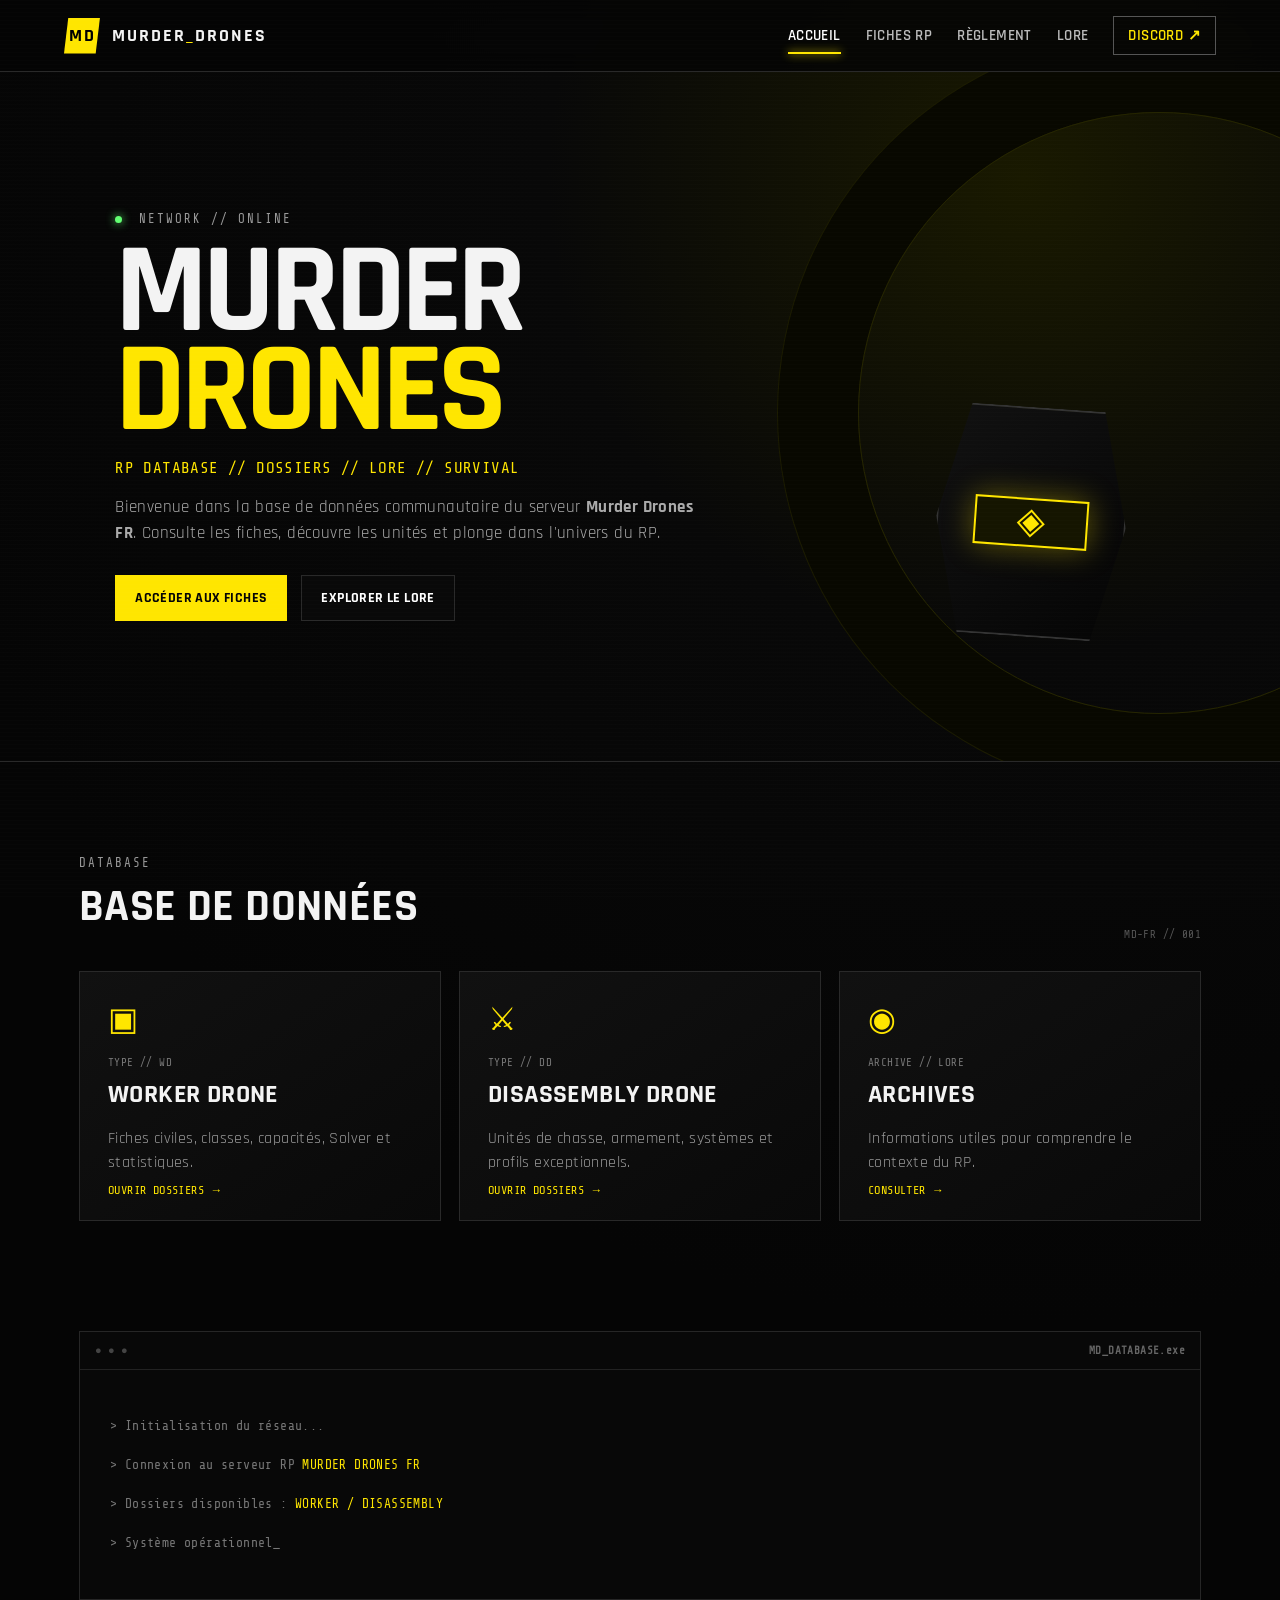
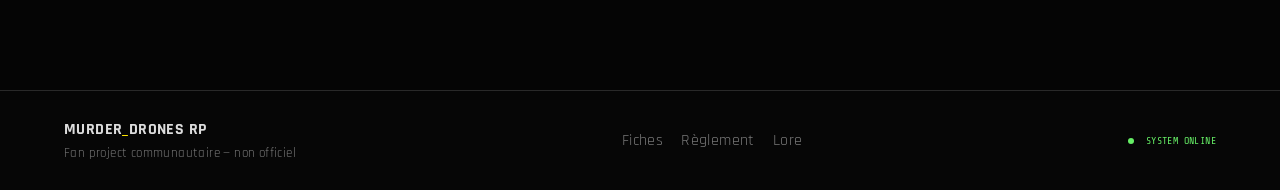
==== index.html @ 8261f262 "Add files via upload" ====
<!DOCTYPE html>
<html lang="fr">
<head>
  <meta charset="UTF-8">
  <meta name="viewport" content="width=device-width, initial-scale=1.0">
  <title>MURDER DRONES // RP DATABASE</title>
  <link rel="stylesheet" href="assets/style.css">
</head>
<body>
  <div class="scanlines"></div>
  <header class="site-header">
    <a class="brand" href="index.html"><span class="brand-mark">MD</span><span>MURDER<span class="yellow">_</span>DRONES</span></a>
    <button class="menu-toggle" aria-label="Menu">☰</button>
    <nav class="main-nav">
      <a class="active" href="index.html">Accueil</a>
      <a href="pages/fiches.html">Fiches RP</a>
      <a href="pages/regles.html">Règlement</a>
      <a href="pages/lore.html">Lore</a>
      <a class="discord" href="#" onclick="alert('Remplace ce lien par ton invitation Discord.');return false;">DISCORD ↗</a>
    </nav>
  </header>

  <main>
    <section class="hero">
      <div class="hero-noise"></div>
      <div class="hero-content">
        <div class="eyebrow"><span class="dot"></span> NETWORK // ONLINE</div>
        <h1>MURDER<br><span>DRONES</span></h1>
        <p class="hero-sub">RP DATABASE // DOSSIERS // LORE // SURVIVAL</p>
        <p class="hero-text">Bienvenue dans la base de données communautaire du serveur <b>Murder Drones FR</b>. Consulte les fiches, découvre les unités et plonge dans l'univers du RP.</p>
        <div class="hero-actions">
          <a class="btn btn-primary" href="pages/fiches.html">ACCÉDER AUX FICHES</a>
          <a class="btn btn-ghost" href="pages/lore.html">EXPLORER LE LORE</a>
        </div>
      </div>
      <div class="hero-drone">
        <div class="visor">◈</div>
        <div class="drone-label">UNIT // UNKNOWN</div>
      </div>
    </section>

    <section class="section">
      <div class="section-head">
        <div><span class="eyebrow">DATABASE</span><h2>BASE DE DONNÉES</h2></div>
        <span class="section-code">MD-FR // 001</span>
      </div>
      <div class="cards three">
        <a class="card glitch-hover" href="pages/fiches.html#worker">
          <span class="card-icon">▣</span><span class="card-code">TYPE // WD</span>
          <h3>WORKER DRONE</h3>
          <p>Fiches civiles, classes, capacités, Solver et statistiques.</p>
          <span class="card-link">OUVRIR DOSSIERS →</span>
        </a>
        <a class="card glitch-hover" href="pages/fiches.html#disassembly">
          <span class="card-icon">⚔</span><span class="card-code">TYPE // DD</span>
          <h3>DISASSEMBLY DRONE</h3>
          <p>Unités de chasse, armement, systèmes et profils exceptionnels.</p>
          <span class="card-link">OUVRIR DOSSIERS →</span>
        </a>
        <a class="card glitch-hover" href="pages/lore.html">
          <span class="card-icon">◉</span><span class="card-code">ARCHIVE // LORE</span>
          <h3>ARCHIVES</h3>
          <p>Informations utiles pour comprendre le contexte du RP.</p>
          <span class="card-link">CONSULTER →</span>
        </a>
      </div>
    </section>

    <section class="section dark-panel">
      <div class="terminal">
        <div class="terminal-top"><span>●</span><span>●</span><span>●</span><b>MD_DATABASE.exe</b></div>
        <div class="terminal-body">
          <p>> Initialisation du réseau...</p>
          <p>> Connexion au serveur RP <span class="yellow">MURDER DRONES FR</span></p>
          <p>> Dossiers disponibles : <span class="yellow">WORKER / DISASSEMBLY</span></p>
          <p>> Système opérationnel<span class="blink">_</span></p>
        </div>
      </div>
    </section>
  </main>

  <footer class="site-footer">
    <div><b>MURDER<span class="yellow">_</span>DRONES RP</b><small>Fan project communautaire — non officiel</small></div>
    <div class="footer-links"><a href="pages/fiches.html">Fiches</a><a href="pages/regles.html">Règlement</a><a href="pages/lore.html">Lore</a></div>
    <span class="status"><i></i> SYSTEM ONLINE</span>
  </footer>
  <script src="assets/app.js"></script>
</body>
</html>
---- assets/style.css ----
@import url('https://fonts.googleapis.com/css2?family=Rajdhani:wght@400;500;600;700&family=Share+Tech+Mono&display=swap');
:root{--black:#050505;--black2:#0b0b0b;--panel:#101010;--line:#292929;--white:#f3f3f3;--muted:#9a9a9a;--yellow:#ffe600;--yellow2:#ffbf00;--red:#ff304f;--cyan:#76f7ff;--shadow:0 0 30px rgba(255,230,0,.08)}
*{box-sizing:border-box}html{scroll-behavior:smooth}body{margin:0;background:radial-gradient(circle at 80% 10%,#191900 0,#080808 25%,#050505 60%);color:var(--white);font-family:Rajdhani,Arial,sans-serif;letter-spacing:.4px}a{color:inherit;text-decoration:none}.yellow,.page-title span,.hero h1 span{color:var(--yellow)}button,input{font:inherit}.scanlines{position:fixed;inset:0;pointer-events:none;z-index:20;background:repeating-linear-gradient(0deg,transparent 0 3px,rgba(255,255,255,.015) 4px);mix-blend-mode:screen}.site-header{height:72px;position:sticky;top:0;z-index:10;display:flex;align-items:center;justify-content:space-between;padding:0 5vw;background:rgba(5,5,5,.88);border-bottom:1px solid var(--line);backdrop-filter:blur(12px)}.brand{display:flex;align-items:center;gap:12px;font-weight:700;font-size:1.1rem;letter-spacing:2px}.brand-mark{width:36px;height:36px;display:grid;place-items:center;background:var(--yellow);color:#000;font-weight:900;clip-path:polygon(12% 0,100% 0,88% 100%,0 100%)}.main-nav{display:flex;gap:25px;align-items:center}.main-nav a{color:#bbb;font-size:.92rem;font-weight:600;text-transform:uppercase;position:relative}.main-nav a:hover,.main-nav a.active{color:#fff}.main-nav a.active:after{content:"";position:absolute;height:2px;background:var(--yellow);left:0;right:0;bottom:-9px;box-shadow:0 0 8px var(--yellow)}.main-nav .discord{border:1px solid #555;padding:9px 14px;color:var(--yellow)}.menu-toggle{display:none;background:none;border:0;color:#fff;font-size:1.7rem}.hero{min-height:690px;display:flex;align-items:center;padding:80px 9vw;position:relative;overflow:hidden;border-bottom:1px solid var(--line)}.hero:before{content:"";position:absolute;width:600px;height:600px;right:-180px;top:40px;border:1px solid #252500;border-radius:50%;box-shadow:0 0 0 80px #080800,0 0 0 81px #1b1b00,0 0 100px rgba(255,230,0,.07)}.hero-content{max-width:720px;position:relative;z-index:2}.eyebrow{font-family:"Share Tech Mono",monospace;font-size:.78rem;letter-spacing:2px;color:#999}.dot{display:inline-block;width:7px;height:7px;background:#62ff72;border-radius:50%;box-shadow:0 0 10px #62ff72;margin-right:8px}.hero h1{font-size:clamp(4.3rem,10vw,8.8rem);line-height:.77;margin:18px 0;font-weight:700;letter-spacing:-5px}.hero-sub{font-family:"Share Tech Mono";color:var(--yellow);font-size:1rem}.hero-text{max-width:600px;color:#aaa;font-size:1.08rem;line-height:1.5}.hero-actions{display:flex;gap:14px;margin-top:28px}.btn{display:inline-block;padding:13px 19px;border:1px solid var(--line);font-weight:700;font-size:.9rem;cursor:pointer}.btn-primary{background:var(--yellow);color:#050505;border-color:var(--yellow)}.btn-primary:hover{box-shadow:0 0 22px rgba(255,230,0,.25)}.btn-ghost{background:#090909;color:#fff}.hero-drone{position:absolute;right:12%;bottom:18%;width:190px;height:230px;border:2px solid #333;clip-path:polygon(15% 0,85% 0,100% 50%,85% 100%,15% 100%,0 50%);display:grid;place-items:center;background:linear-gradient(135deg,#111,#050505);transform:rotate(4deg);box-shadow:0 0 70px rgba(255,230,0,.08)}.hero-drone:before{content:"";position:absolute;width:110px;height:45px;border:2px solid var(--yellow);background:#151500;box-shadow:0 0 30px rgba(255,230,0,.35)}.visor{font-size:2.3rem;color:var(--yellow);z-index:1}.drone-label{position:absolute;bottom:-28px;left:0;font:10px "Share Tech Mono";color:#777}.section,.page{max-width:1250px;margin:auto;padding:90px 5vw}.section-head{display:flex;justify-content:space-between;align-items:end;margin-bottom:30px}.section h2,.page-title h1{font-size:2.8rem;margin:5px 0;font-weight:700}.section-code{font:11px "Share Tech Mono";color:#555}.cards{display:grid;gap:18px}.cards.three{grid-template-columns:repeat(3,1fr)}.cards.two{grid-template-columns:repeat(2,1fr)}.card{display:block;background:linear-gradient(145deg,#111,#090909);border:1px solid var(--line);padding:28px;position:relative;min-height:250px;transition:.25s;overflow:hidden}.card:before{content:"";position:absolute;left:0;top:0;width:3px;height:100%;background:var(--yellow);transform:scaleY(0);transform-origin:bottom;transition:.25s}.card:hover{border-color:#555;transform:translateY(-4px);box-shadow:var(--shadow)}.card:hover:before{transform:scaleY(1)}.card-icon{font-size:2rem;color:var(--yellow)}.card-code,.type-tag{font:11px "Share Tech Mono";color:#777;display:block;margin-top:15px}.card h3,.card h2{font-size:1.65rem;margin:8px 0}.card p{color:#999;line-height:1.5}.card-link{position:absolute;bottom:22px;color:var(--yellow);font:12px "Share Tech Mono"}.dark-panel{padding-top:20px}.terminal{border:1px solid #262626;background:#080808}.terminal-top{height:38px;border-bottom:1px solid #222;display:flex;align-items:center;gap:6px;padding:0 15px;font:11px "Share Tech Mono";color:#666}.terminal-top span{color:#444}.terminal-top b{margin-left:auto}.terminal-body{padding:30px;font:13px/2 "Share Tech Mono";color:#777}.blink{animation:blink 1s infinite}.site-footer{border-top:1px solid var(--line);padding:28px 5vw;display:flex;justify-content:space-between;align-items:center;background:#060606;color:#777}.site-footer b{color:#ddd;display:block}.site-footer small{display:block;margin-top:5px}.footer-links{display:flex;gap:18px}.footer-links a:hover{color:var(--yellow)}.status{font:10px "Share Tech Mono";color:#6e6}.status i{display:inline-block;width:6px;height:6px;background:#6e6;border-radius:50%;margin-right:6px}.page-title{padding:25px 0 55px}.page-title h1{font-size:4.5rem;letter-spacing:-2px}.page-title p{color:#888}.filter-bar{display:flex;gap:8px;flex-wrap:wrap;margin-bottom:25px}.filter-bar input{flex:1;min-width:220px;background:#0a0a0a;border:1px solid #292929;color:#fff;padding:12px 15px;outline:none}.filter-bar input:focus{border-color:var(--yellow)}.filter{background:#0b0b0b;border:1px solid #292929;color:#888;padding:0 18px;cursor:pointer}.filter.active,.filter:hover{background:var(--yellow);color:#000;border-color:var(--yellow)}.type-tag{display:inline-block;padding:5px 9px;margin:0;border:1px solid}.type-tag.wd{color:var(--yellow);border-color:#6e6400}.type-tag.dd{color:#ff526b;border-color:#6e2632}.mini-stats{display:flex;gap:12px;flex-wrap:wrap;margin-top:20px;color:#777;font:10px "Share Tech Mono"}.dossier{min-height:280px}.breadcrumbs{font:11px "Share Tech Mono";color:#555;margin-bottom:30px}.breadcrumbs a{color:var(--yellow)}.sheet-head{display:flex;gap:25px;align-items:center;border-bottom:1px solid var(--line);padding-bottom:30px}.sheet-head h1{font-size:3.6rem;margin:5px 0}.dossier-wrap{margin-top:30px;display:grid;gap:15px}.dossier-section,.exceptional{background:#0a0a0a;border:1px solid #252525;padding:25px}.dossier-section h2,.exceptional h2{margin:0 0 20px;font-size:1.1rem;letter-spacing:2px;color:var(--yellow);border-bottom:1px solid #222;padding-bottom:12px}.field{display:grid;grid-template-columns:280px 1fr;padding:11px 0;border-bottom:1px dashed #202020;color:#aaa}.field strong{color:#444}.rule{font:11px "Share Tech Mono";color:#777}.rule b{color:var(--yellow)}.stats{display:grid;gap:10px}.stat{display:grid;grid-template-columns:180px 1fr;align-items:center}.stat span{font-weight:700}.stars{letter-spacing:3px;color:var(--yellow);font-size:1.15rem}.exception-grid{display:grid;grid-template-columns:repeat(4,1fr);gap:10px}.exception-grid div{border:1px solid #292929;padding:18px;color:#ccc}.exception-grid b{display:block;color:var(--yellow);font-size:1.4rem}.exception-grid small{color:#777}.sheet-actions{display:flex;gap:12px;margin-top:25px}.rules{display:grid;grid-template-columns:repeat(2,1fr);gap:15px}.rules article{border:1px solid #252525;background:#0a0a0a;padding:25px;position:relative}.rules article>span{font:12px "Share Tech Mono";color:var(--yellow)}.rules h2{margin:10px 0}.rules p,.timeline p{color:#888;line-height:1.6}.timeline{display:grid;gap:15px}.timeline article{display:grid;grid-template-columns:80px 1fr;border-left:2px solid var(--yellow);background:#0a0a0a;border-top:1px solid #222;border-right:1px solid #222;border-bottom:1px solid #222;padding:25px}.time{font:1.8rem "Share Tech Mono";color:var(--yellow)}.timeline h2{margin:0}.glitch-hover:hover h3,.glitch-hover:hover h2{text-shadow:2px 0 var(--red),-2px 0 var(--cyan)}@keyframes blink{50%{opacity:0}}@media(max-width:800px){.site-header{height:64px}.menu-toggle{display:block}.main-nav{display:none;position:absolute;top:64px;left:0;right:0;background:#080808;border-bottom:1px solid #222;flex-direction:column;padding:20px}.main-nav.open{display:flex}.hero{padding:70px 7vw;min-height:650px}.hero-drone{opacity:.22;right:5%}.cards.three,.cards.two,.rules{grid-template-columns:1fr}.page-title h1{font-size:3rem}.site-footer{flex-direction:column;align-items:flex-start;gap:20px}.stat{grid-template-columns:130px 1fr}.field{grid-template-columns:1fr}.exception-grid{grid-template-columns:repeat(2,1fr)}}
@media print{.site-header,.site-footer,.scanlines,.sheet-actions{display:none!important}body{background:#fff;color:#111}.dossier-section,.exceptional{break-inside:avoid;background:#fff;border-color:#aaa}.dossier-section h2{color:#111}.stars{color:#111}}
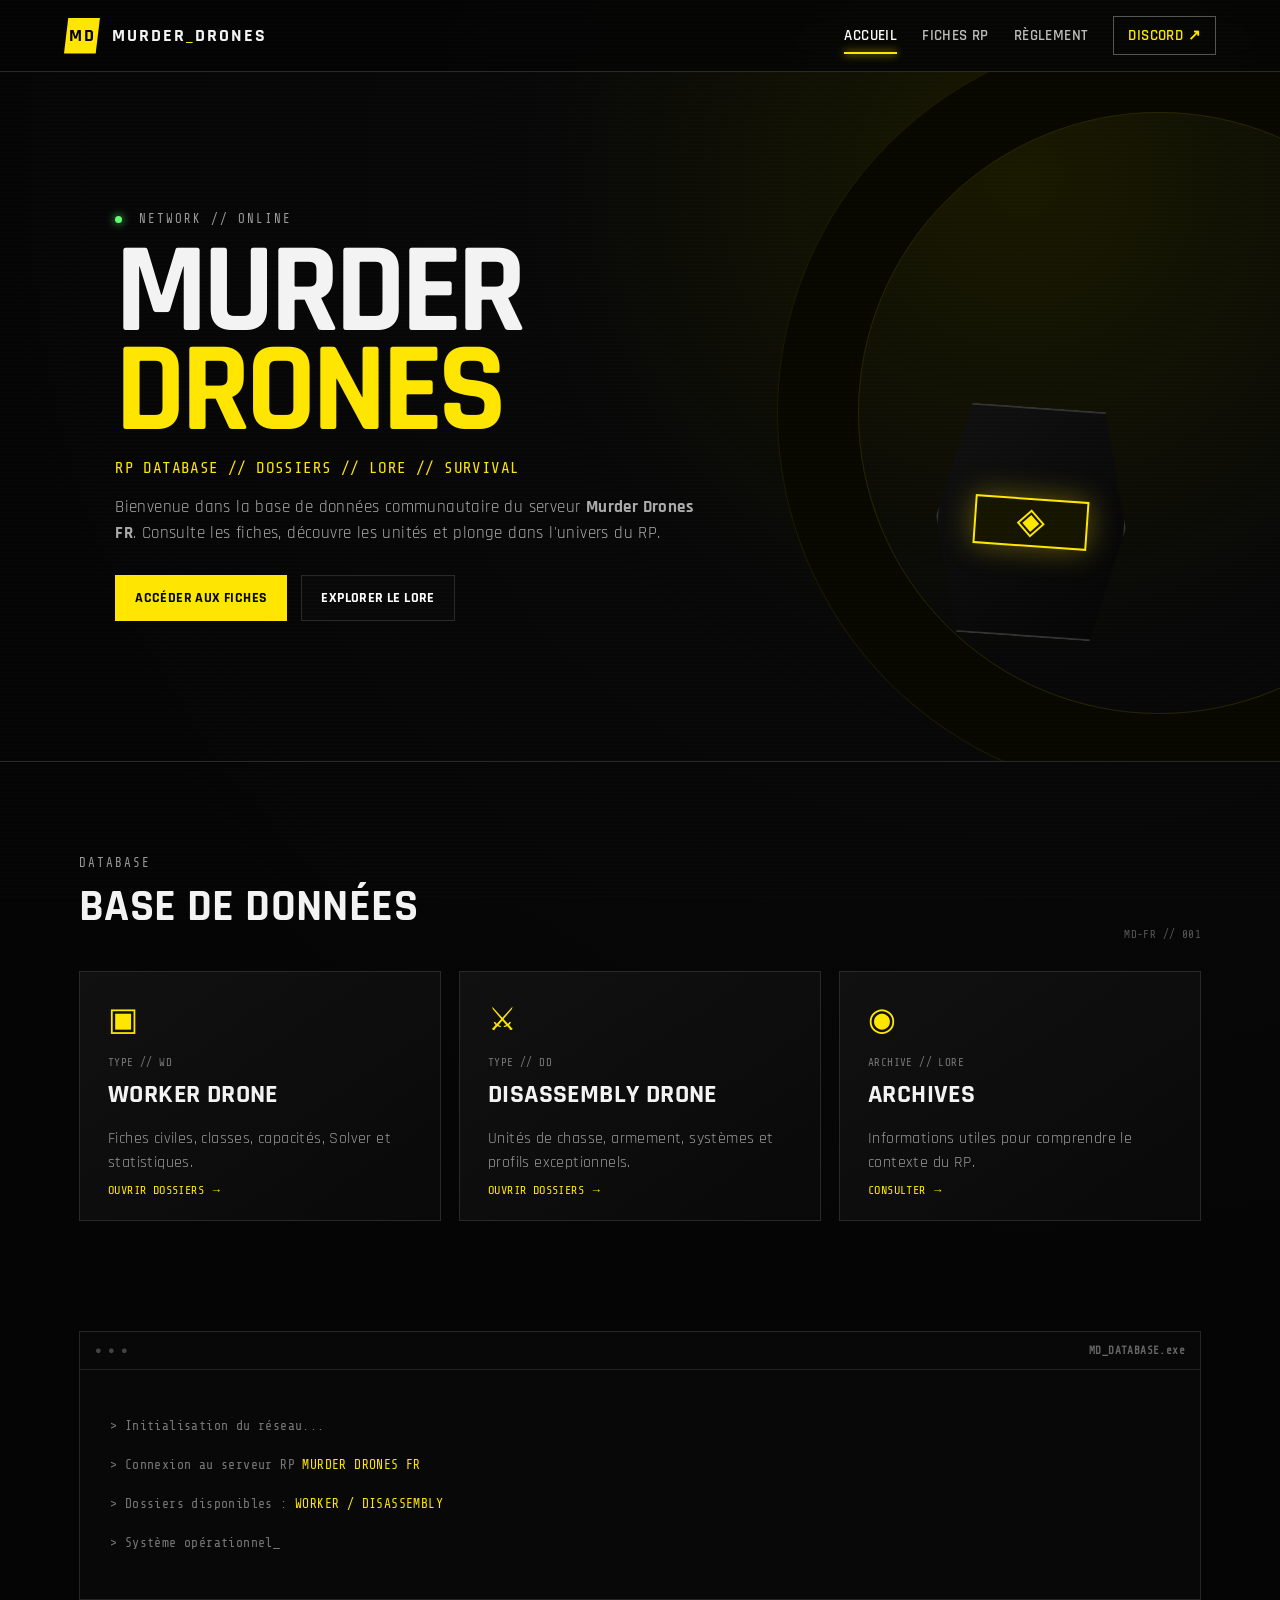
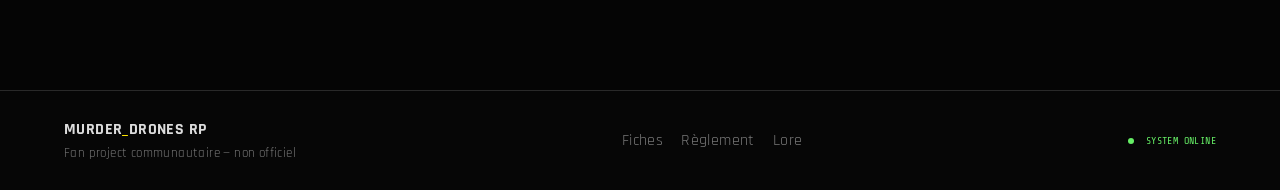
==== commit 92141273: "Update index.html" ====
--- a/index.html
+++ b/index.html
@@ -3,7 +3,7 @@
 <head>
   <meta charset="UTF-8">
   <meta name="viewport" content="width=device-width, initial-scale=1.0">
-  <title>MURDER DRONES // RP DATABASE</title>
+  <title>MURDER DRONES // RP</title>
   <link rel="stylesheet" href="assets/style.css">
 </head>
 <body>
@@ -15,8 +15,7 @@
       <a class="active" href="index.html">Accueil</a>
       <a href="pages/fiches.html">Fiches RP</a>
       <a href="pages/regles.html">Règlement</a>
-      <a href="pages/lore.html">Lore</a>
-      <a class="discord" href="#" onclick="alert('Remplace ce lien par ton invitation Discord.');return false;">DISCORD ↗</a>
+      <a class="discord" href="#" onclick="alert('https://discord.gg/mdroleplay');return false;">DISCORD ↗</a>
     </nav>
   </header>
 
@@ -86,4 +85,4 @@
   </footer>
   <script src="assets/app.js"></script>
 </body>
-</html>+</html>
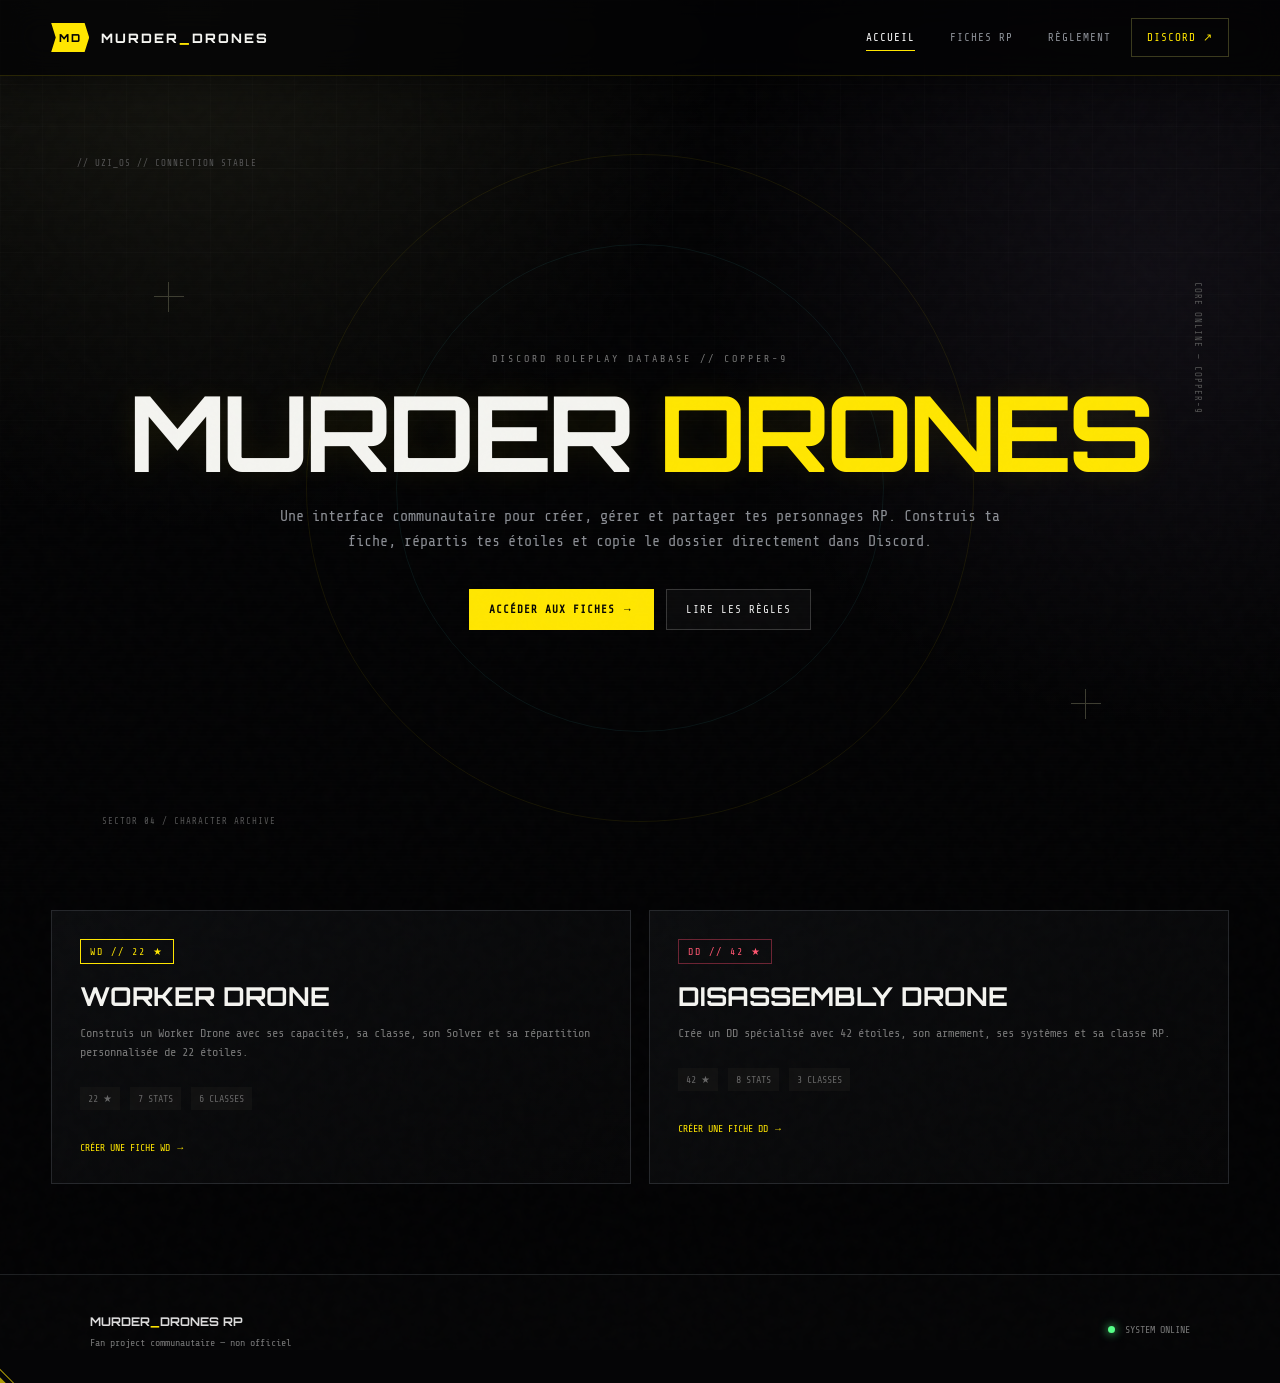
==== commit b1699586: "Add files via upload" ====
--- a/index.html
+++ b/index.html
@@ -1,88 +1,5 @@
-<!DOCTYPE html>
-<html lang="fr">
-<head>
-  <meta charset="UTF-8">
-  <meta name="viewport" content="width=device-width, initial-scale=1.0">
-  <title>MURDER DRONES // RP</title>
-  <link rel="stylesheet" href="assets/style.css">
-</head>
-<body>
-  <div class="scanlines"></div>
-  <header class="site-header">
-    <a class="brand" href="index.html"><span class="brand-mark">MD</span><span>MURDER<span class="yellow">_</span>DRONES</span></a>
-    <button class="menu-toggle" aria-label="Menu">☰</button>
-    <nav class="main-nav">
-      <a class="active" href="index.html">Accueil</a>
-      <a href="pages/fiches.html">Fiches RP</a>
-      <a href="pages/regles.html">Règlement</a>
-      <a class="discord" href="#" onclick="alert('https://discord.gg/mdroleplay');return false;">DISCORD ↗</a>
-    </nav>
-  </header>
-
-  <main>
-    <section class="hero">
-      <div class="hero-noise"></div>
-      <div class="hero-content">
-        <div class="eyebrow"><span class="dot"></span> NETWORK // ONLINE</div>
-        <h1>MURDER<br><span>DRONES</span></h1>
-        <p class="hero-sub">RP DATABASE // DOSSIERS // LORE // SURVIVAL</p>
-        <p class="hero-text">Bienvenue dans la base de données communautaire du serveur <b>Murder Drones FR</b>. Consulte les fiches, découvre les unités et plonge dans l'univers du RP.</p>
-        <div class="hero-actions">
-          <a class="btn btn-primary" href="pages/fiches.html">ACCÉDER AUX FICHES</a>
-          <a class="btn btn-ghost" href="pages/lore.html">EXPLORER LE LORE</a>
-        </div>
-      </div>
-      <div class="hero-drone">
-        <div class="visor">◈</div>
-        <div class="drone-label">UNIT // UNKNOWN</div>
-      </div>
-    </section>
-
-    <section class="section">
-      <div class="section-head">
-        <div><span class="eyebrow">DATABASE</span><h2>BASE DE DONNÉES</h2></div>
-        <span class="section-code">MD-FR // 001</span>
-      </div>
-      <div class="cards three">
-        <a class="card glitch-hover" href="pages/fiches.html#worker">
-          <span class="card-icon">▣</span><span class="card-code">TYPE // WD</span>
-          <h3>WORKER DRONE</h3>
-          <p>Fiches civiles, classes, capacités, Solver et statistiques.</p>
-          <span class="card-link">OUVRIR DOSSIERS →</span>
-        </a>
-        <a class="card glitch-hover" href="pages/fiches.html#disassembly">
-          <span class="card-icon">⚔</span><span class="card-code">TYPE // DD</span>
-          <h3>DISASSEMBLY DRONE</h3>
-          <p>Unités de chasse, armement, systèmes et profils exceptionnels.</p>
-          <span class="card-link">OUVRIR DOSSIERS →</span>
-        </a>
-        <a class="card glitch-hover" href="pages/lore.html">
-          <span class="card-icon">◉</span><span class="card-code">ARCHIVE // LORE</span>
-          <h3>ARCHIVES</h3>
-          <p>Informations utiles pour comprendre le contexte du RP.</p>
-          <span class="card-link">CONSULTER →</span>
-        </a>
-      </div>
-    </section>
-
-    <section class="section dark-panel">
-      <div class="terminal">
-        <div class="terminal-top"><span>●</span><span>●</span><span>●</span><b>MD_DATABASE.exe</b></div>
-        <div class="terminal-body">
-          <p>> Initialisation du réseau...</p>
-          <p>> Connexion au serveur RP <span class="yellow">MURDER DRONES FR</span></p>
-          <p>> Dossiers disponibles : <span class="yellow">WORKER / DISASSEMBLY</span></p>
-          <p>> Système opérationnel<span class="blink">_</span></p>
-        </div>
-      </div>
-    </section>
-  </main>
-
-  <footer class="site-footer">
-    <div><b>MURDER<span class="yellow">_</span>DRONES RP</b><small>Fan project communautaire — non officiel</small></div>
-    <div class="footer-links"><a href="pages/fiches.html">Fiches</a><a href="pages/regles.html">Règlement</a><a href="pages/lore.html">Lore</a></div>
-    <span class="status"><i></i> SYSTEM ONLINE</span>
-  </footer>
-  <script src="assets/app.js"></script>
-</body>
-</html>
+<!doctype html><html lang="fr"><head><meta charset="utf-8"><meta name="viewport" content="width=device-width,initial-scale=1"><title>Murder Drones RP // Database</title><link rel="stylesheet" href="assets/style.css"></head><body><div class="boot"><div class="boot-inner"><div class="boot-line"><span>MD_RP_SYSTEM</span><span>v2.0</span></div><div class="boot-line"><span>LOADING CHARACTER DATABASE</span><span>...</span></div><div class="boot-bar"><i></i></div><div class="boot-skip">CLICK TO SKIP INITIALIZATION</div></div></div><div class="scanlines"></div><div class="noise"></div>
+<header class="site-header"><a class="brand" href="index.html"><span class="brand-mark">MD</span><span>MURDER<span class="yellow">_</span>DRONES</span></a><button class="menu-toggle">☰</button><nav class="main-nav"><a class="active" href="index.html">ACCUEIL</a><a href="pages/fiches.html">FICHES RP</a><a href="pages/regles.html">RÈGLEMENT</a><a class="discord" href="#">DISCORD ↗</a></nav></header>
+<main><section class="hero"><div class="hero-hud"><span class="hud t">// UZI_OS // CONNECTION STABLE</span><span class="hud r">CORE ONLINE — COPPER-9</span><span class="hud b">SECTOR 04 / CHARACTER ARCHIVE</span><i class="cross c1"></i><i class="cross c2"></i></div><div class="hero-content"><span class="eyebrow">DISCORD ROLEPLAY DATABASE // COPPER-9</span><h1 class="glitch" data-text="MURDER DRONES">MURDER <span>DRONES</span></h1><p>Une interface communautaire pour créer, gérer et partager tes personnages RP. Construis ta fiche, répartis tes étoiles et copie le dossier directement dans Discord.</p><div class="hero-actions"><a class="btn btn-primary" href="pages/fiches.html">ACCÉDER AUX FICHES →</a><a class="btn" href="pages/regles.html">LIRE LES RÈGLES</a></div></div></section>
+<section class="page" style="padding-top:10px"><div class="cards two"><a class="card dossier glitch-hover" href="pages/fiche-wd.html" data-text="WORKER DRONE"><span class="type-tag wd">WD // 22 ★</span><h2>WORKER DRONE</h2><p>Construis un Worker Drone avec ses capacités, sa classe, son Solver et sa répartition personnalisée de 22 étoiles.</p><div class="mini-stats"><span>22 ★</span><span>7 STATS</span><span>6 CLASSES</span></div><span class="card-link">CRÉER UNE FICHE WD →</span></a><a class="card dossier glitch-hover" href="pages/fiche-dd.html"><span class="type-tag dd">DD // 42 ★</span><h2>DISASSEMBLY DRONE</h2><p>Crée un DD spécialisé avec 42 étoiles, son armement, ses systèmes et sa classe RP.</p><div class="mini-stats"><span>42 ★</span><span>8 STATS</span><span>3 CLASSES</span></div><span class="card-link">CRÉER UNE FICHE DD →</span></a></div></section></main>
+<footer class="site-footer"><div><b>MURDER<span class="yellow">_</span>DRONES RP</b><small>Fan project communautaire — non officiel</small></div><span class="status"><i></i> SYSTEM ONLINE</span></footer><script src="assets/app.js"></script></body></html>
--- a/assets/style.css
+++ b/assets/style.css
@@ -1,4 +1,2 @@
-@import url('https://fonts.googleapis.com/css2?family=Rajdhani:wght@400;500;600;700&family=Share+Tech+Mono&display=swap');
-:root{--black:#050505;--black2:#0b0b0b;--panel:#101010;--line:#292929;--white:#f3f3f3;--muted:#9a9a9a;--yellow:#ffe600;--yellow2:#ffbf00;--red:#ff304f;--cyan:#76f7ff;--shadow:0 0 30px rgba(255,230,0,.08)}
-*{box-sizing:border-box}html{scroll-behavior:smooth}body{margin:0;background:radial-gradient(circle at 80% 10%,#191900 0,#080808 25%,#050505 60%);color:var(--white);font-family:Rajdhani,Arial,sans-serif;letter-spacing:.4px}a{color:inherit;text-decoration:none}.yellow,.page-title span,.hero h1 span{color:var(--yellow)}button,input{font:inherit}.scanlines{position:fixed;inset:0;pointer-events:none;z-index:20;background:repeating-linear-gradient(0deg,transparent 0 3px,rgba(255,255,255,.015) 4px);mix-blend-mode:screen}.site-header{height:72px;position:sticky;top:0;z-index:10;display:flex;align-items:center;justify-content:space-between;padding:0 5vw;background:rgba(5,5,5,.88);border-bottom:1px solid var(--line);backdrop-filter:blur(12px)}.brand{display:flex;align-items:center;gap:12px;font-weight:700;font-size:1.1rem;letter-spacing:2px}.brand-mark{width:36px;height:36px;display:grid;place-items:center;background:var(--yellow);color:#000;font-weight:900;clip-path:polygon(12% 0,100% 0,88% 100%,0 100%)}.main-nav{display:flex;gap:25px;align-items:center}.main-nav a{color:#bbb;font-size:.92rem;font-weight:600;text-transform:uppercase;position:relative}.main-nav a:hover,.main-nav a.active{color:#fff}.main-nav a.active:after{content:"";position:absolute;height:2px;background:var(--yellow);left:0;right:0;bottom:-9px;box-shadow:0 0 8px var(--yellow)}.main-nav .discord{border:1px solid #555;padding:9px 14px;color:var(--yellow)}.menu-toggle{display:none;background:none;border:0;color:#fff;font-size:1.7rem}.hero{min-height:690px;display:flex;align-items:center;padding:80px 9vw;position:relative;overflow:hidden;border-bottom:1px solid var(--line)}.hero:before{content:"";position:absolute;width:600px;height:600px;right:-180px;top:40px;border:1px solid #252500;border-radius:50%;box-shadow:0 0 0 80px #080800,0 0 0 81px #1b1b00,0 0 100px rgba(255,230,0,.07)}.hero-content{max-width:720px;position:relative;z-index:2}.eyebrow{font-family:"Share Tech Mono",monospace;font-size:.78rem;letter-spacing:2px;color:#999}.dot{display:inline-block;width:7px;height:7px;background:#62ff72;border-radius:50%;box-shadow:0 0 10px #62ff72;margin-right:8px}.hero h1{font-size:clamp(4.3rem,10vw,8.8rem);line-height:.77;margin:18px 0;font-weight:700;letter-spacing:-5px}.hero-sub{font-family:"Share Tech Mono";color:var(--yellow);font-size:1rem}.hero-text{max-width:600px;color:#aaa;font-size:1.08rem;line-height:1.5}.hero-actions{display:flex;gap:14px;margin-top:28px}.btn{display:inline-block;padding:13px 19px;border:1px solid var(--line);font-weight:700;font-size:.9rem;cursor:pointer}.btn-primary{background:var(--yellow);color:#050505;border-color:var(--yellow)}.btn-primary:hover{box-shadow:0 0 22px rgba(255,230,0,.25)}.btn-ghost{background:#090909;color:#fff}.hero-drone{position:absolute;right:12%;bottom:18%;width:190px;height:230px;border:2px solid #333;clip-path:polygon(15% 0,85% 0,100% 50%,85% 100%,15% 100%,0 50%);display:grid;place-items:center;background:linear-gradient(135deg,#111,#050505);transform:rotate(4deg);box-shadow:0 0 70px rgba(255,230,0,.08)}.hero-drone:before{content:"";position:absolute;width:110px;height:45px;border:2px solid var(--yellow);background:#151500;box-shadow:0 0 30px rgba(255,230,0,.35)}.visor{font-size:2.3rem;color:var(--yellow);z-index:1}.drone-label{position:absolute;bottom:-28px;left:0;font:10px "Share Tech Mono";color:#777}.section,.page{max-width:1250px;margin:auto;padding:90px 5vw}.section-head{display:flex;justify-content:space-between;align-items:end;margin-bottom:30px}.section h2,.page-title h1{font-size:2.8rem;margin:5px 0;font-weight:700}.section-code{font:11px "Share Tech Mono";color:#555}.cards{display:grid;gap:18px}.cards.three{grid-template-columns:repeat(3,1fr)}.cards.two{grid-template-columns:repeat(2,1fr)}.card{display:block;background:linear-gradient(145deg,#111,#090909);border:1px solid var(--line);padding:28px;position:relative;min-height:250px;transition:.25s;overflow:hidden}.card:before{content:"";position:absolute;left:0;top:0;width:3px;height:100%;background:var(--yellow);transform:scaleY(0);transform-origin:bottom;transition:.25s}.card:hover{border-color:#555;transform:translateY(-4px);box-shadow:var(--shadow)}.card:hover:before{transform:scaleY(1)}.card-icon{font-size:2rem;color:var(--yellow)}.card-code,.type-tag{font:11px "Share Tech Mono";color:#777;display:block;margin-top:15px}.card h3,.card h2{font-size:1.65rem;margin:8px 0}.card p{color:#999;line-height:1.5}.card-link{position:absolute;bottom:22px;color:var(--yellow);font:12px "Share Tech Mono"}.dark-panel{padding-top:20px}.terminal{border:1px solid #262626;background:#080808}.terminal-top{height:38px;border-bottom:1px solid #222;display:flex;align-items:center;gap:6px;padding:0 15px;font:11px "Share Tech Mono";color:#666}.terminal-top span{color:#444}.terminal-top b{margin-left:auto}.terminal-body{padding:30px;font:13px/2 "Share Tech Mono";color:#777}.blink{animation:blink 1s infinite}.site-footer{border-top:1px solid var(--line);padding:28px 5vw;display:flex;justify-content:space-between;align-items:center;background:#060606;color:#777}.site-footer b{color:#ddd;display:block}.site-footer small{display:block;margin-top:5px}.footer-links{display:flex;gap:18px}.footer-links a:hover{color:var(--yellow)}.status{font:10px "Share Tech Mono";color:#6e6}.status i{display:inline-block;width:6px;height:6px;background:#6e6;border-radius:50%;margin-right:6px}.page-title{padding:25px 0 55px}.page-title h1{font-size:4.5rem;letter-spacing:-2px}.page-title p{color:#888}.filter-bar{display:flex;gap:8px;flex-wrap:wrap;margin-bottom:25px}.filter-bar input{flex:1;min-width:220px;background:#0a0a0a;border:1px solid #292929;color:#fff;padding:12px 15px;outline:none}.filter-bar input:focus{border-color:var(--yellow)}.filter{background:#0b0b0b;border:1px solid #292929;color:#888;padding:0 18px;cursor:pointer}.filter.active,.filter:hover{background:var(--yellow);color:#000;border-color:var(--yellow)}.type-tag{display:inline-block;padding:5px 9px;margin:0;border:1px solid}.type-tag.wd{color:var(--yellow);border-color:#6e6400}.type-tag.dd{color:#ff526b;border-color:#6e2632}.mini-stats{display:flex;gap:12px;flex-wrap:wrap;margin-top:20px;color:#777;font:10px "Share Tech Mono"}.dossier{min-height:280px}.breadcrumbs{font:11px "Share Tech Mono";color:#555;margin-bottom:30px}.breadcrumbs a{color:var(--yellow)}.sheet-head{display:flex;gap:25px;align-items:center;border-bottom:1px solid var(--line);padding-bottom:30px}.sheet-head h1{font-size:3.6rem;margin:5px 0}.dossier-wrap{margin-top:30px;display:grid;gap:15px}.dossier-section,.exceptional{background:#0a0a0a;border:1px solid #252525;padding:25px}.dossier-section h2,.exceptional h2{margin:0 0 20px;font-size:1.1rem;letter-spacing:2px;color:var(--yellow);border-bottom:1px solid #222;padding-bottom:12px}.field{display:grid;grid-template-columns:280px 1fr;padding:11px 0;border-bottom:1px dashed #202020;color:#aaa}.field strong{color:#444}.rule{font:11px "Share Tech Mono";color:#777}.rule b{color:var(--yellow)}.stats{display:grid;gap:10px}.stat{display:grid;grid-template-columns:180px 1fr;align-items:center}.stat span{font-weight:700}.stars{letter-spacing:3px;color:var(--yellow);font-size:1.15rem}.exception-grid{display:grid;grid-template-columns:repeat(4,1fr);gap:10px}.exception-grid div{border:1px solid #292929;padding:18px;color:#ccc}.exception-grid b{display:block;color:var(--yellow);font-size:1.4rem}.exception-grid small{color:#777}.sheet-actions{display:flex;gap:12px;margin-top:25px}.rules{display:grid;grid-template-columns:repeat(2,1fr);gap:15px}.rules article{border:1px solid #252525;background:#0a0a0a;padding:25px;position:relative}.rules article>span{font:12px "Share Tech Mono";color:var(--yellow)}.rules h2{margin:10px 0}.rules p,.timeline p{color:#888;line-height:1.6}.timeline{display:grid;gap:15px}.timeline article{display:grid;grid-template-columns:80px 1fr;border-left:2px solid var(--yellow);background:#0a0a0a;border-top:1px solid #222;border-right:1px solid #222;border-bottom:1px solid #222;padding:25px}.time{font:1.8rem "Share Tech Mono";color:var(--yellow)}.timeline h2{margin:0}.glitch-hover:hover h3,.glitch-hover:hover h2{text-shadow:2px 0 var(--red),-2px 0 var(--cyan)}@keyframes blink{50%{opacity:0}}@media(max-width:800px){.site-header{height:64px}.menu-toggle{display:block}.main-nav{display:none;position:absolute;top:64px;left:0;right:0;background:#080808;border-bottom:1px solid #222;flex-direction:column;padding:20px}.main-nav.open{display:flex}.hero{padding:70px 7vw;min-height:650px}.hero-drone{opacity:.22;right:5%}.cards.three,.cards.two,.rules{grid-template-columns:1fr}.page-title h1{font-size:3rem}.site-footer{flex-direction:column;align-items:flex-start;gap:20px}.stat{grid-template-columns:130px 1fr}.field{grid-template-columns:1fr}.exception-grid{grid-template-columns:repeat(2,1fr)}}
-@media print{.site-header,.site-footer,.scanlines,.sheet-actions{display:none!important}body{background:#fff;color:#111}.dossier-section,.exceptional{break-inside:avoid;background:#fff;border-color:#aaa}.dossier-section h2{color:#111}.stars{color:#111}}
+@import url('https://fonts.googleapis.com/css2?family=Orbitron:wght@400;500;600;700;800;900&family=Share+Tech+Mono&display=swap');
+:root{--bg:#030304;--panel:#090a0c;--panel2:#0e1012;--line:#25272b;--white:#f4f4f0;--muted:#7c8087;--yellow:#ffe600;--yellow2:#ffb800;--red:#ff3155;--cyan:#67f6ff;--purple:#b56cff;--green:#55ff88;--shadow:0 0 40px rgba(255,230,0,.08)}*{box-sizing:border-box}html{scroll-behavior:smooth}body{margin:0;background:radial-gradient(circle at 15% 0,#171711 0,transparent 30%),radial-gradient(circle at 90% 20%,#100e14 0,transparent 28%),var(--bg);color:var(--white);font-family:Orbitron,Arial,sans-serif;min-height:100vh;overflow-x:hidden}body:before{content:"";position:fixed;inset:0;pointer-events:none;background-image:linear-gradient(rgba(255,255,255,.025) 1px,transparent 1px),linear-gradient(90deg,rgba(255,255,255,.018) 1px,transparent 1px);background-size:42px 42px;mask-image:linear-gradient(to bottom,black,transparent 85%);z-index:-2}.scanlines{position:fixed;inset:0;pointer-events:none;z-index:20;background:repeating-linear-gradient(0deg,transparent 0 3px,rgba(255,255,255,.018) 4px);mix-blend-mode:screen;opacity:.45}.noise{position:fixed;inset:-50%;pointer-events:none;z-index:19;opacity:.025;background-image:url("data:image/svg+xml,%3Csvg viewBox='0 0 180 180' xmlns='http://www.w3.org/2000/svg'%3E%3Cfilter id='n'%3E%3CfeTurbulence type='fractalNoise' baseFrequency='.9' numOctaves='4' stitchTiles='stitch'/%3E%3C/filter%3E%3Crect width='100%25' height='100%25' filter='url(%23n)' opacity='.7'/%3E%3C/svg%3E");animation:noise .18s steps(2) infinite}.cursor{position:fixed;width:20px;height:20px;border:1px solid var(--yellow);pointer-events:none;z-index:100;transform:translate(-50%,-50%) rotate(45deg);opacity:.7;transition:width .1s,height .1s;mix-blend-mode:difference}.cursor:after{content:"";position:absolute;inset:5px;background:var(--yellow)}a{color:inherit;text-decoration:none}button,input,textarea,select{font:inherit}.site-header{position:sticky;top:0;z-index:50;height:76px;display:flex;align-items:center;justify-content:space-between;padding:0 clamp(18px,4vw,70px);background:rgba(3,3,4,.78);backdrop-filter:blur(16px);border-bottom:1px solid rgba(255,230,0,.14);box-shadow:0 8px 35px rgba(0,0,0,.45)}.brand{display:flex;align-items:center;gap:12px;font-size:13px;font-weight:800;letter-spacing:2px}.brand-mark{display:grid;place-items:center;width:38px;height:38px;background:var(--yellow);color:#050505;clip-path:polygon(0 12%,88% 12%,100% 50%,88% 88%,0 88%,12% 50%);font-size:11px}.yellow{color:var(--yellow)}.main-nav{display:flex;align-items:center;gap:5px}.main-nav a{position:relative;padding:12px 15px;color:#8d9198;font:11px 'Share Tech Mono';letter-spacing:1px;transition:.25s}.main-nav a:after{content:"";position:absolute;left:15px;right:15px;bottom:5px;height:1px;background:var(--yellow);transform:scaleX(0);transform-origin:left;transition:.25s}.main-nav a:hover,.main-nav a.active{color:#fff}.main-nav a:hover:after,.main-nav a.active:after{transform:scaleX(1)}.main-nav .discord{border:1px solid #3b3b1e;color:var(--yellow)}.menu-toggle{display:none;background:none;border:0;color:var(--yellow);font-size:24px}.hero{position:relative;min-height:calc(100vh - 76px);display:grid;place-items:center;padding:80px 7vw;overflow:hidden}.hero:before,.hero:after{content:"";position:absolute;width:52vw;height:52vw;border:1px solid rgba(255,230,0,.08);border-radius:50%;animation:spin 28s linear infinite}.hero:after{width:38vw;height:38vw;border-color:rgba(103,246,255,.07);animation-direction:reverse;animation-duration:19s}.hero-content{position:relative;z-index:2;max-width:1100px;text-align:center}.eyebrow{font:10px 'Share Tech Mono';letter-spacing:3px;color:#777;text-transform:uppercase}.hero h1,.page-title h1{font-size:clamp(42px,9vw,105px);line-height:.88;margin:20px 0 25px;letter-spacing:-4px;text-shadow:0 0 30px rgba(255,230,0,.08)}.hero h1 span,.page-title h1 span{color:var(--yellow)}.hero p{max-width:720px;margin:0 auto;color:#8c8f95;font:15px/1.7 'Share Tech Mono'}.hero-actions{display:flex;justify-content:center;gap:12px;margin-top:34px;flex-wrap:wrap}.btn{border:1px solid #373737;padding:13px 19px;background:#0a0a0b;color:#eee;font:11px 'Share Tech Mono';letter-spacing:1px;cursor:pointer;transition:.25s}.btn:hover{transform:translateY(-2px);border-color:var(--yellow);box-shadow:0 10px 30px rgba(255,230,0,.08)}.btn-primary{background:var(--yellow);color:#050505;border-color:var(--yellow);font-weight:bold}.btn-primary:hover{background:#fff}.btn-ghost{background:transparent}.hero-hud{position:absolute;inset:0;pointer-events:none}.hud{position:absolute;font:9px 'Share Tech Mono';color:#555;letter-spacing:1px}.hud.t{top:10%;left:6%}.hud.r{top:25%;right:6%;writing-mode:vertical-rl}.hud.b{bottom:9%;left:8%}.cross{position:absolute;width:30px;height:30px}.cross:before,.cross:after{content:"";position:absolute;background:#3d3d31}.cross:before{width:30px;height:1px;top:14px}.cross:after{height:30px;width:1px;left:14px}.c1{left:12%;top:25%}.c2{right:14%;bottom:22%}.glitch{position:relative;display:inline-block}.glitch:hover:before,.glitch:hover:after{content:attr(data-text);position:absolute;inset:0;pointer-events:none}.glitch:hover:before{color:var(--cyan);transform:translate(2px,-1px);clip-path:inset(0 0 55% 0)}.glitch:hover:after{color:var(--red);transform:translate(-2px,1px);clip-path:inset(55% 0 0 0)}.page{width:min(1250px,92vw);margin:auto;padding:70px 0 90px}.page-title{padding:30px 0 45px}.page-title h1{font-size:clamp(40px,7vw,78px);margin:12px 0}.page-title p{color:#777;font:14px 'Share Tech Mono'}.cards{display:grid;gap:18px}.cards.two{grid-template-columns:repeat(2,1fr)}.card{position:relative;border:1px solid var(--line);background:linear-gradient(145deg,#0c0d0f,#060607);padding:28px;overflow:hidden;transition:.35s}.card:before{content:"";position:absolute;inset:-100%;background:conic-gradient(from 0deg,transparent 0 70%,rgba(255,230,0,.18) 75%,transparent 80%);animation:spin 8s linear infinite;opacity:0}.card:hover{transform:translateY(-6px);border-color:#555;box-shadow:var(--shadow)}.card:hover:before{opacity:1}.card>*{position:relative;z-index:1}.dossier h2{font-size:26px;margin:16px 0 8px}.dossier p{color:#777;font:12px/1.6 'Share Tech Mono'}.type-tag{display:inline-block;padding:6px 9px;border:1px solid var(--yellow);color:var(--yellow);font:10px 'Share Tech Mono';letter-spacing:2px}.type-tag.dd,.dd{color:#ff5570;border-color:#6c2433}.mini-stats{display:flex;gap:10px;margin:25px 0;color:#666;font:10px 'Share Tech Mono';flex-wrap:wrap}.mini-stats span{padding:6px 8px;background:#111}.card-link{color:var(--yellow);font:10px 'Share Tech Mono'}.filter-bar{display:flex;gap:8px;flex-wrap:wrap;margin-bottom:20px}.filter-bar input{flex:1;min-width:220px;background:#08090a;border:1px solid #25272a;color:#fff;padding:12px 14px;outline:none}.filter{background:#0a0a0b;border:1px solid #272727;color:#777;padding:10px 14px;cursor:pointer;font:10px 'Share Tech Mono'}.filter.active,.filter:hover{color:#050505;background:var(--yellow);border-color:var(--yellow)}.class-directory{margin-top:60px}.section-head h2{font-size:28px}.class-chips{display:flex;flex-wrap:wrap;gap:8px}.class-chip{font:10px 'Share Tech Mono';padding:8px 10px;background:#08090a;border:1px solid #292929}.class-chip.wd{color:var(--yellow);border-color:#5c5300}.class-chip.dd{color:#ff5570;border-color:#612232}.class-chip.human{color:var(--cyan);border-color:#245d62}.class-chip.sent{color:var(--purple);border-color:#50386a}.rules{display:grid;grid-template-columns:repeat(2,1fr);gap:15px}.rules article{padding:24px;border:1px solid var(--line);background:rgba(10,10,12,.8);min-height:160px;transition:.25s}.rules article:hover{transform:translateY(-3px);border-color:#555}.rules article>span{font:10px 'Share Tech Mono';color:#6f6f72}.rules h2{font-size:20px;margin:15px 0 10px}.rules p{color:#81858b;font:12px/1.65 'Share Tech Mono'}.rules .rule-critical{border-color:#52212b}.sheet-head{display:flex;gap:18px;align-items:flex-start;margin-bottom:30px}.sheet-head h1{font-size:clamp(34px,6vw,65px);margin:8px 0}.sheet-head p{color:#777;font:12px 'Share Tech Mono'}.dossier-wrap{border:1px solid #25272b;background:#070809;box-shadow:0 30px 100px rgba(0,0,0,.4)}.dossier-section{padding:28px;border-bottom:1px solid #202124}.dossier-section:last-child{border-bottom:0}.dossier-section h2{font-size:15px;letter-spacing:2px;margin:0 0 20px;color:#eee}.dossier-section h2:before{content:"// ";color:var(--yellow)}.form-grid{display:grid;grid-template-columns:repeat(2,1fr);gap:14px}.field-input{display:flex;flex-direction:column;gap:7px}.field-input.full{grid-column:1/-1}.field-input label{font:10px 'Share Tech Mono';color:#6d7075;text-transform:uppercase}.field-input input,.field-input textarea,.field-input select{width:100%;background:#040506;border:1px solid #26282c;color:#eee;padding:11px 12px;outline:none}.field-input textarea{min-height:90px;resize:vertical}.field-input input:focus,.field-input textarea:focus,.field-input select:focus{border-color:var(--yellow);box-shadow:0 0 18px rgba(255,230,0,.07)}.stats-editor{background:radial-gradient(circle at 90% 0,rgba(255,230,0,.045),transparent 35%)}.rule{padding:12px;background:#0c0c0d;border-left:2px solid var(--yellow);color:#7b7d82;font:11px/1.5 'Share Tech Mono'}.budget{display:flex;justify-content:space-between;color:#777;font:10px 'Share Tech Mono';margin:18px 0 7px}.budget strong{color:var(--yellow);font-size:14px}.progress{height:4px;background:#202124;overflow:hidden;margin-bottom:18px}.progress i{display:block;height:100%;width:0;background:linear-gradient(90deg,var(--yellow2),var(--yellow));box-shadow:0 0 15px var(--yellow);transition:.25s}.stat-grid{display:grid;grid-template-columns:repeat(2,1fr);gap:9px}.stat-row{display:grid;grid-template-columns:1fr 75px 80px;align-items:center;gap:8px;padding:9px;border:1px solid #202124;background:#050607}.stat-row label{font:10px 'Share Tech Mono';color:#b3b5b9}.star-input{width:75px;background:#090a0b;border:1px solid #303236;color:var(--yellow);padding:7px;text-align:center}.star-preview{color:var(--yellow);font-size:12px;white-space:nowrap}.validation{padding:11px;margin-top:14px;background:#0b0b0c;border-left:2px solid #555;color:#777;font:10px 'Share Tech Mono'}.validation.ok{border-color:var(--green);color:var(--green)}.validation.bad{border-color:var(--red);color:#ff647d}.copy-panel{display:flex;align-items:center;justify-content:space-between;gap:20px;padding:24px;margin-top:18px;border:1px solid #403900;background:linear-gradient(110deg,#0d0d08,#08090a)}.copy-panel h2{margin:6px 0}.copy-panel p{margin:0;color:#777;font:11px/1.5 'Share Tech Mono';max-width:700px}.copy-status{font:10px 'Share Tech Mono';color:var(--green)}.discord-output{margin:14px 0 0;background:#050607;border:1px solid #222;padding:18px;color:#bbb;font:12px/1.5 'Share Tech Mono';white-space:pre-wrap;word-break:break-word;max-height:520px;overflow:auto}.sheet-actions{display:flex;gap:10px;margin-top:15px}.site-footer{display:flex;justify-content:space-between;align-items:center;gap:20px;padding:35px clamp(18px,7vw,90px);border-top:1px solid #1e2022;background:#050506;color:#777}.site-footer b{font-size:12px;color:#ddd}.site-footer small{display:block;margin-top:7px;font:10px 'Share Tech Mono'}.status{font:10px 'Share Tech Mono'}.status i{display:inline-block;width:7px;height:7px;border-radius:50%;background:var(--green);box-shadow:0 0 10px var(--green);margin-right:5px}.breadcrumbs{font:10px 'Share Tech Mono';color:#666;margin-bottom:20px}.breadcrumbs a{color:var(--yellow)}.boot{position:fixed;inset:0;background:#020203;z-index:200;display:grid;place-items:center;font:12px 'Share Tech Mono';color:var(--yellow);transition:opacity .6s}.boot.hide{opacity:0;pointer-events:none}.boot-inner{width:min(450px,80vw)}.boot-line{display:flex;justify-content:space-between;margin:8px 0}.boot-bar{height:2px;background:#222}.boot-bar i{display:block;width:0;height:100%;background:var(--yellow);animation:load 1.2s forwards}.boot-skip{color:#555;margin-top:20px;text-align:center;font-size:9px}@keyframes load{to{width:100%}}@keyframes spin{to{transform:rotate(360deg)}}@keyframes noise{0%{transform:translate(0,0)}25%{transform:translate(2%,1%)}50%{transform:translate(-1%,2%)}75%{transform:translate(1%,-2%)}100%{transform:translate(0,0)}}@media(max-width:800px){.main-nav{display:none;position:absolute;top:76px;left:0;right:0;padding:10px;background:#070708;border-bottom:1px solid #25272a;flex-direction:column;align-items:stretch}.main-nav.open{display:flex}.main-nav a{padding:15px}.menu-toggle{display:block}.cards.two,.rules{grid-template-columns:1fr}.form-grid,.stat-grid{grid-template-columns:1fr}.field-input.full{grid-column:auto}.copy-panel{align-items:flex-start;flex-direction:column}.hero{padding:50px 5vw}.hero h1{letter-spacing:-2px}.hero:before{width:100vw;height:100vw}.hero:after{width:75vw;height:75vw}.site-footer{flex-direction:column;align-items:flex-start}.cursor{display:none}.page{width:min(94vw,1250px);padding-top:45px}.dossier-section{padding:20px 15px}.stat-row{grid-template-columns:1fr 58px 58px}.star-input{width:58px}.star-preview{font-size:9px}}
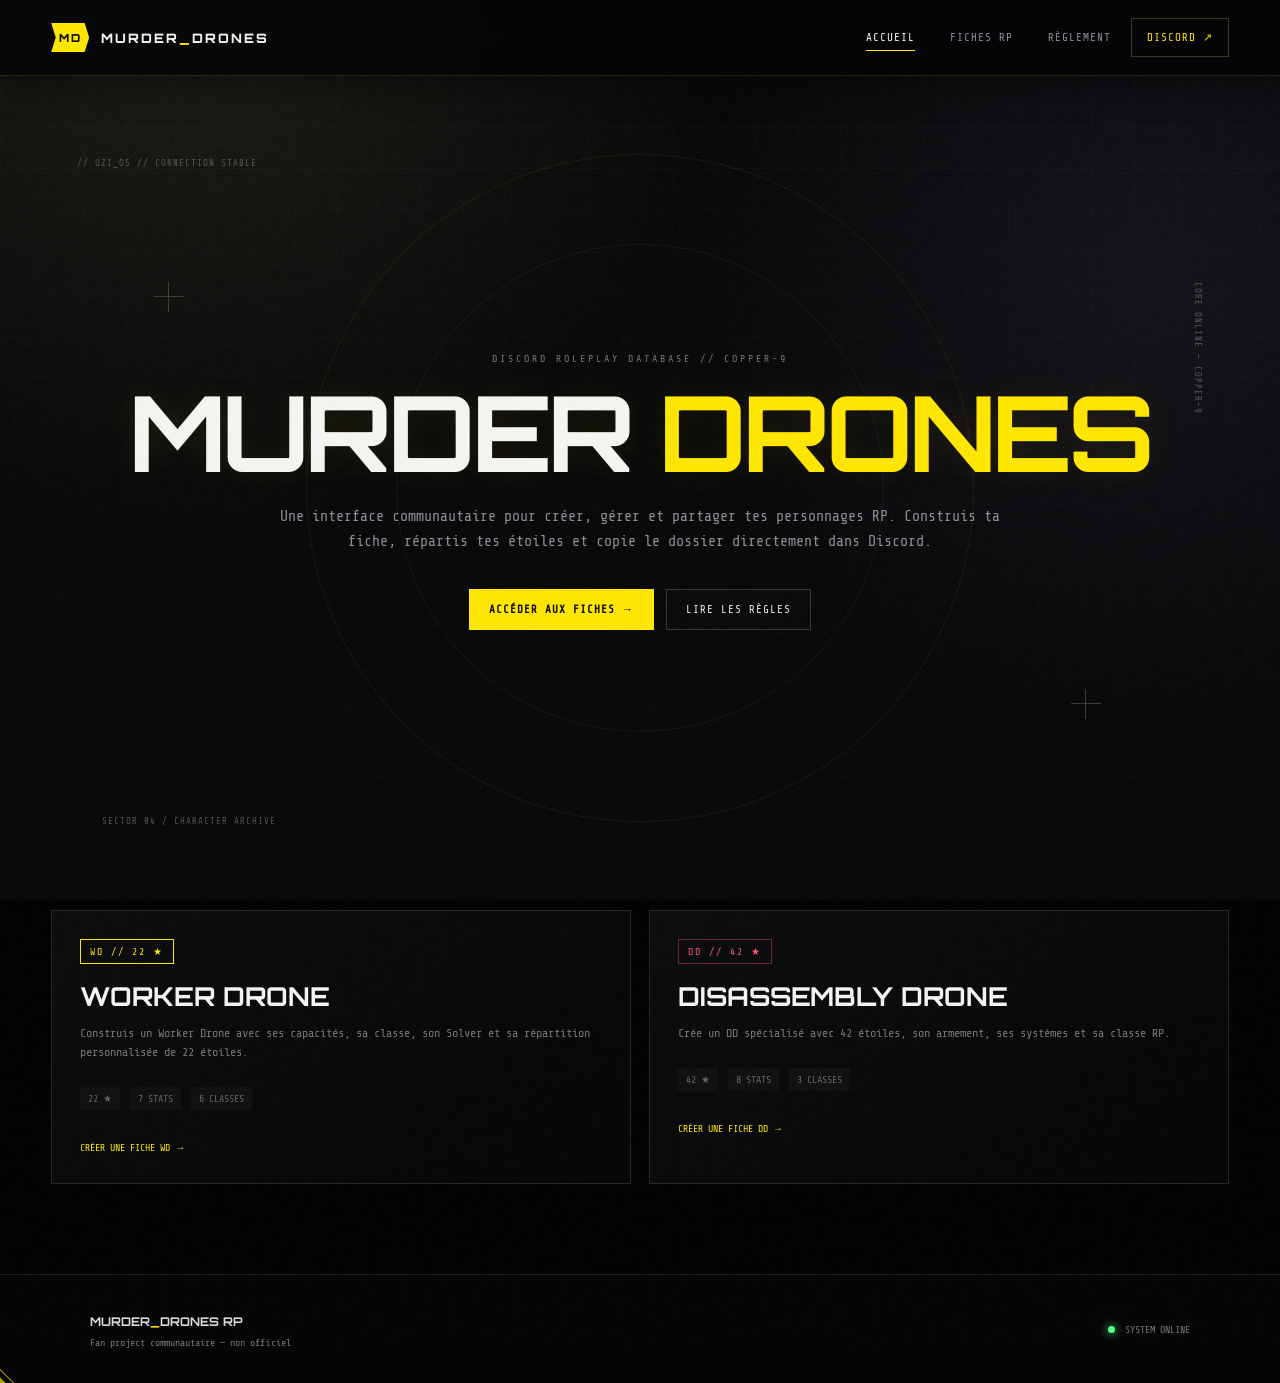
==== commit 6e04932b: "Add files via upload" ====
--- a/index.html
+++ b/index.html
@@ -1,4 +1,4 @@
-<!doctype html><html lang="fr"><head><meta charset="utf-8"><meta name="viewport" content="width=device-width,initial-scale=1"><title>Murder Drones RP // Database</title><link rel="stylesheet" href="assets/style.css"></head><body><div class="boot"><div class="boot-inner"><div class="boot-line"><span>MD_RP_SYSTEM</span><span>v2.0</span></div><div class="boot-line"><span>LOADING CHARACTER DATABASE</span><span>...</span></div><div class="boot-bar"><i></i></div><div class="boot-skip">CLICK TO SKIP INITIALIZATION</div></div></div><div class="scanlines"></div><div class="noise"></div>
+<!doctype html><html lang="fr"><head><meta charset="utf-8"><meta name="viewport" content="width=device-width,initial-scale=1"><title>Murder Drones RP // Database</title><link rel="stylesheet" href="assets/style.css"></head><body><div class="static-noise"></div><div class="boot"><div class="boot-inner"><div class="boot-line"><span>MD_RP_SYSTEM</span><span>v2.0</span></div><div class="boot-line"><span>LOADING CHARACTER DATABASE</span><span>...</span></div><div class="boot-bar"><i></i></div><div class="boot-skip">CLICK TO SKIP INITIALIZATION</div></div></div><div class="scanlines"></div><div class="noise"></div>
 <header class="site-header"><a class="brand" href="index.html"><span class="brand-mark">MD</span><span>MURDER<span class="yellow">_</span>DRONES</span></a><button class="menu-toggle">☰</button><nav class="main-nav"><a class="active" href="index.html">ACCUEIL</a><a href="pages/fiches.html">FICHES RP</a><a href="pages/regles.html">RÈGLEMENT</a><a class="discord" href="#">DISCORD ↗</a></nav></header>
 <main><section class="hero"><div class="hero-hud"><span class="hud t">// UZI_OS // CONNECTION STABLE</span><span class="hud r">CORE ONLINE — COPPER-9</span><span class="hud b">SECTOR 04 / CHARACTER ARCHIVE</span><i class="cross c1"></i><i class="cross c2"></i></div><div class="hero-content"><span class="eyebrow">DISCORD ROLEPLAY DATABASE // COPPER-9</span><h1 class="glitch" data-text="MURDER DRONES">MURDER <span>DRONES</span></h1><p>Une interface communautaire pour créer, gérer et partager tes personnages RP. Construis ta fiche, répartis tes étoiles et copie le dossier directement dans Discord.</p><div class="hero-actions"><a class="btn btn-primary" href="pages/fiches.html">ACCÉDER AUX FICHES →</a><a class="btn" href="pages/regles.html">LIRE LES RÈGLES</a></div></div></section>
 <section class="page" style="padding-top:10px"><div class="cards two"><a class="card dossier glitch-hover" href="pages/fiche-wd.html" data-text="WORKER DRONE"><span class="type-tag wd">WD // 22 ★</span><h2>WORKER DRONE</h2><p>Construis un Worker Drone avec ses capacités, sa classe, son Solver et sa répartition personnalisée de 22 étoiles.</p><div class="mini-stats"><span>22 ★</span><span>7 STATS</span><span>6 CLASSES</span></div><span class="card-link">CRÉER UNE FICHE WD →</span></a><a class="card dossier glitch-hover" href="pages/fiche-dd.html"><span class="type-tag dd">DD // 42 ★</span><h2>DISASSEMBLY DRONE</h2><p>Crée un DD spécialisé avec 42 étoiles, son armement, ses systèmes et sa classe RP.</p><div class="mini-stats"><span>42 ★</span><span>8 STATS</span><span>3 CLASSES</span></div><span class="card-link">CRÉER UNE FICHE DD →</span></a></div></section></main>
--- a/assets/style.css
+++ b/assets/style.css
@@ -1,2 +1,857 @@
 @import url('https://fonts.googleapis.com/css2?family=Orbitron:wght@400;500;600;700;800;900&family=Share+Tech+Mono&display=swap');
-:root{--bg:#030304;--panel:#090a0c;--panel2:#0e1012;--line:#25272b;--white:#f4f4f0;--muted:#7c8087;--yellow:#ffe600;--yellow2:#ffb800;--red:#ff3155;--cyan:#67f6ff;--purple:#b56cff;--green:#55ff88;--shadow:0 0 40px rgba(255,230,0,.08)}*{box-sizing:border-box}html{scroll-behavior:smooth}body{margin:0;background:radial-gradient(circle at 15% 0,#171711 0,transparent 30%),radial-gradient(circle at 90% 20%,#100e14 0,transparent 28%),var(--bg);color:var(--white);font-family:Orbitron,Arial,sans-serif;min-height:100vh;overflow-x:hidden}body:before{content:"";position:fixed;inset:0;pointer-events:none;background-image:linear-gradient(rgba(255,255,255,.025) 1px,transparent 1px),linear-gradient(90deg,rgba(255,255,255,.018) 1px,transparent 1px);background-size:42px 42px;mask-image:linear-gradient(to bottom,black,transparent 85%);z-index:-2}.scanlines{position:fixed;inset:0;pointer-events:none;z-index:20;background:repeating-linear-gradient(0deg,transparent 0 3px,rgba(255,255,255,.018) 4px);mix-blend-mode:screen;opacity:.45}.noise{position:fixed;inset:-50%;pointer-events:none;z-index:19;opacity:.025;background-image:url("data:image/svg+xml,%3Csvg viewBox='0 0 180 180' xmlns='http://www.w3.org/2000/svg'%3E%3Cfilter id='n'%3E%3CfeTurbulence type='fractalNoise' baseFrequency='.9' numOctaves='4' stitchTiles='stitch'/%3E%3C/filter%3E%3Crect width='100%25' height='100%25' filter='url(%23n)' opacity='.7'/%3E%3C/svg%3E");animation:noise .18s steps(2) infinite}.cursor{position:fixed;width:20px;height:20px;border:1px solid var(--yellow);pointer-events:none;z-index:100;transform:translate(-50%,-50%) rotate(45deg);opacity:.7;transition:width .1s,height .1s;mix-blend-mode:difference}.cursor:after{content:"";position:absolute;inset:5px;background:var(--yellow)}a{color:inherit;text-decoration:none}button,input,textarea,select{font:inherit}.site-header{position:sticky;top:0;z-index:50;height:76px;display:flex;align-items:center;justify-content:space-between;padding:0 clamp(18px,4vw,70px);background:rgba(3,3,4,.78);backdrop-filter:blur(16px);border-bottom:1px solid rgba(255,230,0,.14);box-shadow:0 8px 35px rgba(0,0,0,.45)}.brand{display:flex;align-items:center;gap:12px;font-size:13px;font-weight:800;letter-spacing:2px}.brand-mark{display:grid;place-items:center;width:38px;height:38px;background:var(--yellow);color:#050505;clip-path:polygon(0 12%,88% 12%,100% 50%,88% 88%,0 88%,12% 50%);font-size:11px}.yellow{color:var(--yellow)}.main-nav{display:flex;align-items:center;gap:5px}.main-nav a{position:relative;padding:12px 15px;color:#8d9198;font:11px 'Share Tech Mono';letter-spacing:1px;transition:.25s}.main-nav a:after{content:"";position:absolute;left:15px;right:15px;bottom:5px;height:1px;background:var(--yellow);transform:scaleX(0);transform-origin:left;transition:.25s}.main-nav a:hover,.main-nav a.active{color:#fff}.main-nav a:hover:after,.main-nav a.active:after{transform:scaleX(1)}.main-nav .discord{border:1px solid #3b3b1e;color:var(--yellow)}.menu-toggle{display:none;background:none;border:0;color:var(--yellow);font-size:24px}.hero{position:relative;min-height:calc(100vh - 76px);display:grid;place-items:center;padding:80px 7vw;overflow:hidden}.hero:before,.hero:after{content:"";position:absolute;width:52vw;height:52vw;border:1px solid rgba(255,230,0,.08);border-radius:50%;animation:spin 28s linear infinite}.hero:after{width:38vw;height:38vw;border-color:rgba(103,246,255,.07);animation-direction:reverse;animation-duration:19s}.hero-content{position:relative;z-index:2;max-width:1100px;text-align:center}.eyebrow{font:10px 'Share Tech Mono';letter-spacing:3px;color:#777;text-transform:uppercase}.hero h1,.page-title h1{font-size:clamp(42px,9vw,105px);line-height:.88;margin:20px 0 25px;letter-spacing:-4px;text-shadow:0 0 30px rgba(255,230,0,.08)}.hero h1 span,.page-title h1 span{color:var(--yellow)}.hero p{max-width:720px;margin:0 auto;color:#8c8f95;font:15px/1.7 'Share Tech Mono'}.hero-actions{display:flex;justify-content:center;gap:12px;margin-top:34px;flex-wrap:wrap}.btn{border:1px solid #373737;padding:13px 19px;background:#0a0a0b;color:#eee;font:11px 'Share Tech Mono';letter-spacing:1px;cursor:pointer;transition:.25s}.btn:hover{transform:translateY(-2px);border-color:var(--yellow);box-shadow:0 10px 30px rgba(255,230,0,.08)}.btn-primary{background:var(--yellow);color:#050505;border-color:var(--yellow);font-weight:bold}.btn-primary:hover{background:#fff}.btn-ghost{background:transparent}.hero-hud{position:absolute;inset:0;pointer-events:none}.hud{position:absolute;font:9px 'Share Tech Mono';color:#555;letter-spacing:1px}.hud.t{top:10%;left:6%}.hud.r{top:25%;right:6%;writing-mode:vertical-rl}.hud.b{bottom:9%;left:8%}.cross{position:absolute;width:30px;height:30px}.cross:before,.cross:after{content:"";position:absolute;background:#3d3d31}.cross:before{width:30px;height:1px;top:14px}.cross:after{height:30px;width:1px;left:14px}.c1{left:12%;top:25%}.c2{right:14%;bottom:22%}.glitch{position:relative;display:inline-block}.glitch:hover:before,.glitch:hover:after{content:attr(data-text);position:absolute;inset:0;pointer-events:none}.glitch:hover:before{color:var(--cyan);transform:translate(2px,-1px);clip-path:inset(0 0 55% 0)}.glitch:hover:after{color:var(--red);transform:translate(-2px,1px);clip-path:inset(55% 0 0 0)}.page{width:min(1250px,92vw);margin:auto;padding:70px 0 90px}.page-title{padding:30px 0 45px}.page-title h1{font-size:clamp(40px,7vw,78px);margin:12px 0}.page-title p{color:#777;font:14px 'Share Tech Mono'}.cards{display:grid;gap:18px}.cards.two{grid-template-columns:repeat(2,1fr)}.card{position:relative;border:1px solid var(--line);background:linear-gradient(145deg,#0c0d0f,#060607);padding:28px;overflow:hidden;transition:.35s}.card:before{content:"";position:absolute;inset:-100%;background:conic-gradient(from 0deg,transparent 0 70%,rgba(255,230,0,.18) 75%,transparent 80%);animation:spin 8s linear infinite;opacity:0}.card:hover{transform:translateY(-6px);border-color:#555;box-shadow:var(--shadow)}.card:hover:before{opacity:1}.card>*{position:relative;z-index:1}.dossier h2{font-size:26px;margin:16px 0 8px}.dossier p{color:#777;font:12px/1.6 'Share Tech Mono'}.type-tag{display:inline-block;padding:6px 9px;border:1px solid var(--yellow);color:var(--yellow);font:10px 'Share Tech Mono';letter-spacing:2px}.type-tag.dd,.dd{color:#ff5570;border-color:#6c2433}.mini-stats{display:flex;gap:10px;margin:25px 0;color:#666;font:10px 'Share Tech Mono';flex-wrap:wrap}.mini-stats span{padding:6px 8px;background:#111}.card-link{color:var(--yellow);font:10px 'Share Tech Mono'}.filter-bar{display:flex;gap:8px;flex-wrap:wrap;margin-bottom:20px}.filter-bar input{flex:1;min-width:220px;background:#08090a;border:1px solid #25272a;color:#fff;padding:12px 14px;outline:none}.filter{background:#0a0a0b;border:1px solid #272727;color:#777;padding:10px 14px;cursor:pointer;font:10px 'Share Tech Mono'}.filter.active,.filter:hover{color:#050505;background:var(--yellow);border-color:var(--yellow)}.class-directory{margin-top:60px}.section-head h2{font-size:28px}.class-chips{display:flex;flex-wrap:wrap;gap:8px}.class-chip{font:10px 'Share Tech Mono';padding:8px 10px;background:#08090a;border:1px solid #292929}.class-chip.wd{color:var(--yellow);border-color:#5c5300}.class-chip.dd{color:#ff5570;border-color:#612232}.class-chip.human{color:var(--cyan);border-color:#245d62}.class-chip.sent{color:var(--purple);border-color:#50386a}.rules{display:grid;grid-template-columns:repeat(2,1fr);gap:15px}.rules article{padding:24px;border:1px solid var(--line);background:rgba(10,10,12,.8);min-height:160px;transition:.25s}.rules article:hover{transform:translateY(-3px);border-color:#555}.rules article>span{font:10px 'Share Tech Mono';color:#6f6f72}.rules h2{font-size:20px;margin:15px 0 10px}.rules p{color:#81858b;font:12px/1.65 'Share Tech Mono'}.rules .rule-critical{border-color:#52212b}.sheet-head{display:flex;gap:18px;align-items:flex-start;margin-bottom:30px}.sheet-head h1{font-size:clamp(34px,6vw,65px);margin:8px 0}.sheet-head p{color:#777;font:12px 'Share Tech Mono'}.dossier-wrap{border:1px solid #25272b;background:#070809;box-shadow:0 30px 100px rgba(0,0,0,.4)}.dossier-section{padding:28px;border-bottom:1px solid #202124}.dossier-section:last-child{border-bottom:0}.dossier-section h2{font-size:15px;letter-spacing:2px;margin:0 0 20px;color:#eee}.dossier-section h2:before{content:"// ";color:var(--yellow)}.form-grid{display:grid;grid-template-columns:repeat(2,1fr);gap:14px}.field-input{display:flex;flex-direction:column;gap:7px}.field-input.full{grid-column:1/-1}.field-input label{font:10px 'Share Tech Mono';color:#6d7075;text-transform:uppercase}.field-input input,.field-input textarea,.field-input select{width:100%;background:#040506;border:1px solid #26282c;color:#eee;padding:11px 12px;outline:none}.field-input textarea{min-height:90px;resize:vertical}.field-input input:focus,.field-input textarea:focus,.field-input select:focus{border-color:var(--yellow);box-shadow:0 0 18px rgba(255,230,0,.07)}.stats-editor{background:radial-gradient(circle at 90% 0,rgba(255,230,0,.045),transparent 35%)}.rule{padding:12px;background:#0c0c0d;border-left:2px solid var(--yellow);color:#7b7d82;font:11px/1.5 'Share Tech Mono'}.budget{display:flex;justify-content:space-between;color:#777;font:10px 'Share Tech Mono';margin:18px 0 7px}.budget strong{color:var(--yellow);font-size:14px}.progress{height:4px;background:#202124;overflow:hidden;margin-bottom:18px}.progress i{display:block;height:100%;width:0;background:linear-gradient(90deg,var(--yellow2),var(--yellow));box-shadow:0 0 15px var(--yellow);transition:.25s}.stat-grid{display:grid;grid-template-columns:repeat(2,1fr);gap:9px}.stat-row{display:grid;grid-template-columns:1fr 75px 80px;align-items:center;gap:8px;padding:9px;border:1px solid #202124;background:#050607}.stat-row label{font:10px 'Share Tech Mono';color:#b3b5b9}.star-input{width:75px;background:#090a0b;border:1px solid #303236;color:var(--yellow);padding:7px;text-align:center}.star-preview{color:var(--yellow);font-size:12px;white-space:nowrap}.validation{padding:11px;margin-top:14px;background:#0b0b0c;border-left:2px solid #555;color:#777;font:10px 'Share Tech Mono'}.validation.ok{border-color:var(--green);color:var(--green)}.validation.bad{border-color:var(--red);color:#ff647d}.copy-panel{display:flex;align-items:center;justify-content:space-between;gap:20px;padding:24px;margin-top:18px;border:1px solid #403900;background:linear-gradient(110deg,#0d0d08,#08090a)}.copy-panel h2{margin:6px 0}.copy-panel p{margin:0;color:#777;font:11px/1.5 'Share Tech Mono';max-width:700px}.copy-status{font:10px 'Share Tech Mono';color:var(--green)}.discord-output{margin:14px 0 0;background:#050607;border:1px solid #222;padding:18px;color:#bbb;font:12px/1.5 'Share Tech Mono';white-space:pre-wrap;word-break:break-word;max-height:520px;overflow:auto}.sheet-actions{display:flex;gap:10px;margin-top:15px}.site-footer{display:flex;justify-content:space-between;align-items:center;gap:20px;padding:35px clamp(18px,7vw,90px);border-top:1px solid #1e2022;background:#050506;color:#777}.site-footer b{font-size:12px;color:#ddd}.site-footer small{display:block;margin-top:7px;font:10px 'Share Tech Mono'}.status{font:10px 'Share Tech Mono'}.status i{display:inline-block;width:7px;height:7px;border-radius:50%;background:var(--green);box-shadow:0 0 10px var(--green);margin-right:5px}.breadcrumbs{font:10px 'Share Tech Mono';color:#666;margin-bottom:20px}.breadcrumbs a{color:var(--yellow)}.boot{position:fixed;inset:0;background:#020203;z-index:200;display:grid;place-items:center;font:12px 'Share Tech Mono';color:var(--yellow);transition:opacity .6s}.boot.hide{opacity:0;pointer-events:none}.boot-inner{width:min(450px,80vw)}.boot-line{display:flex;justify-content:space-between;margin:8px 0}.boot-bar{height:2px;background:#222}.boot-bar i{display:block;width:0;height:100%;background:var(--yellow);animation:load 1.2s forwards}.boot-skip{color:#555;margin-top:20px;text-align:center;font-size:9px}@keyframes load{to{width:100%}}@keyframes spin{to{transform:rotate(360deg)}}@keyframes noise{0%{transform:translate(0,0)}25%{transform:translate(2%,1%)}50%{transform:translate(-1%,2%)}75%{transform:translate(1%,-2%)}100%{transform:translate(0,0)}}@media(max-width:800px){.main-nav{display:none;position:absolute;top:76px;left:0;right:0;padding:10px;background:#070708;border-bottom:1px solid #25272a;flex-direction:column;align-items:stretch}.main-nav.open{display:flex}.main-nav a{padding:15px}.menu-toggle{display:block}.cards.two,.rules{grid-template-columns:1fr}.form-grid,.stat-grid{grid-template-columns:1fr}.field-input.full{grid-column:auto}.copy-panel{align-items:flex-start;flex-direction:column}.hero{padding:50px 5vw}.hero h1{letter-spacing:-2px}.hero:before{width:100vw;height:100vw}.hero:after{width:75vw;height:75vw}.site-footer{flex-direction:column;align-items:flex-start}.cursor{display:none}.page{width:min(94vw,1250px);padding-top:45px}.dossier-section{padding:20px 15px}.stat-row{grid-template-columns:1fr 58px 58px}.star-input{width:58px}.star-preview{font-size:9px}}
+:root {
+    --bg:#030304;
+    --panel:#090a0c;
+    --panel2:#0e1012;
+    --line:#25272b;
+    --white:#f4f4f0;
+    --muted:#7c8087;
+    --yellow:#ffe600;
+    --yellow2:#ffb800;
+    --red:#ff3155;
+    --cyan:#67f6ff;
+    --purple:#b56cff;
+    --green:#55ff88;
+    --shadow:0 0 40px rgba(255,230,0,.08)
+}
+* {
+    box-sizing:border-box
+}
+html {
+    scroll-behavior:smooth
+}
+body {
+    margin:0;
+    background:radial-gradient(circle at 15% 0,#171711 0,transparent 30%),radial-gradient(circle at 90% 20%,#100e14 0,transparent 28%),var(--bg);
+    color:var(--white);
+    font-family:Orbitron,Arial,sans-serif;
+    min-height:100vh;
+    overflow-x:hidden
+}
+body:before {
+    content:"";
+    position:fixed;
+    inset:0;
+    pointer-events:none;
+    background-image:linear-gradient(rgba(255,255,255,.025) 1px,transparent 1px),linear-gradient(90deg,rgba(255,255,255,.018) 1px,transparent 1px);
+    background-size:42px 42px;
+    mask-image:linear-gradient(to bottom,black,transparent 85%);
+    z-index:-2
+}
+.static-noise {
+    position:fixed;
+    inset:0;
+    pointer-events:none;
+    z-index:-1;
+    opacity:.055;
+    background-image:url("data:image/svg+xml,%3Csvg xmlns=\"http://www.w3.org/2000/svg\" width=\"180\" height=\"180\" viewBox=\"0 0 180 180\"%3E%3Cfilter id=\"grain\"%3E%3CfeTurbulence type=\"fractalNoise\" baseFrequency=\".72\" numOctaves=\"3\" stitchTiles=\"stitch\"/%3E%3C/filter%3E%3Crect width=\"100%25\" height=\"100%25\" filter=\"url(%23grain)\"/%3E%3C/svg%3E");
+    mix-blend-mode:screen;
+}
+.scanlines {
+    position:fixed;
+    inset:0;
+    pointer-events:none;
+    z-index:20;
+    background:repeating-linear-gradient(0deg,transparent 0 3px,rgba(255,255,255,.018) 4px);
+    mix-blend-mode:screen;
+    opacity:.45
+}
+.noise {
+    position:fixed;
+    inset:-50%;
+    pointer-events:none;
+    z-index:19;
+    opacity:.025;
+    background-image:url("data:image/svg+xml,%3Csvg viewBox='0 0 180 180' xmlns='http://www.w3.org/2000/svg'%3E%3Cfilter id='n'%3E%3CfeTurbulence type='fractalNoise' baseFrequency='.9' numOctaves='4' stitchTiles='stitch'/%3E%3C/filter%3E%3Crect width='100%25' height='100%25' filter='url(%23n)' opacity='.7'/%3E%3C/svg%3E");
+    animation:noise .18s steps(2) infinite
+}
+.cursor {
+    position:fixed;
+    width:20px;
+    height:20px;
+    border:1px solid var(--yellow);
+    pointer-events:none;
+    z-index:100;
+    transform:translate(-50%,-50%) rotate(45deg);
+    opacity:.7;
+    transition:width .1s,height .1s;
+    mix-blend-mode:difference
+}
+.cursor:after {
+    content:"";
+    position:absolute;
+    inset:5px;
+    background:var(--yellow)
+}
+a {
+    color:inherit;
+    text-decoration:none
+}
+button,input,textarea,select {
+    font:inherit
+}
+.site-header {
+    position:sticky;
+    top:0;
+    z-index:50;
+    height:76px;
+    display:flex;
+    align-items:center;
+    justify-content:space-between;
+    padding:0 clamp(18px,4vw,70px);
+    background:rgba(3,3,4,.78);
+    backdrop-filter:blur(16px);
+    border-bottom:1px solid rgba(255,230,0,.14);
+    box-shadow:0 8px 35px rgba(0,0,0,.45)
+}
+.brand {
+    display:flex;
+    align-items:center;
+    gap:12px;
+    font-size:13px;
+    font-weight:800;
+    letter-spacing:2px
+}
+.brand-mark {
+    display:grid;
+    place-items:center;
+    width:38px;
+    height:38px;
+    background:var(--yellow);
+    color:#050505;
+    clip-path:polygon(0 12%,88% 12%,100% 50%,88% 88%,0 88%,12% 50%);
+    font-size:11px
+}
+.yellow {
+    color:var(--yellow)
+}
+.main-nav {
+    display:flex;
+    align-items:center;
+    gap:5px
+}
+.main-nav a {
+    position:relative;
+    padding:12px 15px;
+    color:#8d9198;
+    font:11px 'Share Tech Mono';
+    letter-spacing:1px;
+    transition:.25s
+}
+.main-nav a:after {
+    content:"";
+    position:absolute;
+    left:15px;
+    right:15px;
+    bottom:5px;
+    height:1px;
+    background:var(--yellow);
+    transform:scaleX(0);
+    transform-origin:left;
+    transition:.25s
+}
+.main-nav a:hover,.main-nav a.active {
+    color:#fff
+}
+.main-nav a:hover:after,.main-nav a.active:after {
+    transform:scaleX(1)
+}
+.main-nav .discord {
+    border:1px solid #3b3b1e;
+    color:var(--yellow)
+}
+.menu-toggle {
+    display:none;
+    background:none;
+    border:0;
+    color:var(--yellow);
+    font-size:24px
+}
+.hero {
+    position:relative;
+    min-height:calc(100vh - 76px);
+    display:grid;
+    place-items:center;
+    padding:80px 7vw;
+    overflow:hidden
+}
+.hero:before,.hero:after {
+    content:"";
+    position:absolute;
+    width:52vw;
+    height:52vw;
+    border:1px solid rgba(255,230,0,.08);
+    border-radius:50%;
+    animation:spin 28s linear infinite
+}
+.hero:after {
+    width:38vw;
+    height:38vw;
+    border-color:rgba(103,246,255,.07);
+    animation-direction:reverse;
+    animation-duration:19s
+}
+.hero-content {
+    position:relative;
+    z-index:2;
+    max-width:1100px;
+    text-align:center
+}
+.eyebrow {
+    font:10px 'Share Tech Mono';
+    letter-spacing:3px;
+    color:#777;
+    text-transform:uppercase
+}
+.hero h1,.page-title h1 {
+    font-size:clamp(42px,9vw,105px);
+    line-height:.88;
+    margin:20px 0 25px;
+    letter-spacing:-4px;
+    text-shadow:0 0 30px rgba(255,230,0,.08)
+}
+.hero h1 span,.page-title h1 span {
+    color:var(--yellow)
+}
+.hero p {
+    max-width:720px;
+    margin:0 auto;
+    color:#8c8f95;
+    font:15px/1.7 'Share Tech Mono'
+}
+.hero-actions {
+    display:flex;
+    justify-content:center;
+    gap:12px;
+    margin-top:34px;
+    flex-wrap:wrap
+}
+.btn {
+    border:1px solid #373737;
+    padding:13px 19px;
+    background:#0a0a0b;
+    color:#eee;
+    font:11px 'Share Tech Mono';
+    letter-spacing:1px;
+    cursor:pointer;
+    transition:.25s
+}
+.btn:hover {
+    transform:translateY(-2px);
+    border-color:var(--yellow);
+    box-shadow:0 10px 30px rgba(255,230,0,.08)
+}
+.btn-primary {
+    background:var(--yellow);
+    color:#050505;
+    border-color:var(--yellow);
+    font-weight:bold
+}
+.btn-primary:hover {
+    background:#fff
+}
+.btn-ghost {
+    background:transparent
+}
+.hero-hud {
+    position:absolute;
+    inset:0;
+    pointer-events:none
+}
+.hud {
+    position:absolute;
+    font:9px 'Share Tech Mono';
+    color:#555;
+    letter-spacing:1px
+}
+.hud.t {
+    top:10%;
+    left:6%
+}
+.hud.r {
+    top:25%;
+    right:6%;
+    writing-mode:vertical-rl
+}
+.hud.b {
+    bottom:9%;
+    left:8%
+}
+.cross {
+    position:absolute;
+    width:30px;
+    height:30px
+}
+.cross:before,.cross:after {
+    content:"";
+    position:absolute;
+    background:#3d3d31
+}
+.cross:before {
+    width:30px;
+    height:1px;
+    top:14px
+}
+.cross:after {
+    height:30px;
+    width:1px;
+    left:14px
+}
+.c1 {
+    left:12%;
+    top:25%
+}
+.c2 {
+    right:14%;
+    bottom:22%
+}
+.page {
+    width:min(1250px,92vw);
+    margin:auto;
+    padding:70px 0 90px
+}
+.page-title {
+    padding:30px 0 45px
+}
+.page-title h1 {
+    font-size:clamp(40px,7vw,78px);
+    margin:12px 0
+}
+.page-title p {
+    color:#777;
+    font:14px 'Share Tech Mono'
+}
+.cards {
+    display:grid;
+    gap:18px
+}
+.cards.two {
+    grid-template-columns:repeat(2,1fr)
+}
+.card {
+    position:relative;
+    border:1px solid var(--line);
+    background:linear-gradient(145deg,#0c0d0f,#060607);
+    padding:28px;
+    overflow:hidden;
+    transition:.35s
+}
+.card:before {
+    content:"";
+    position:absolute;
+    inset:-100%;
+    background:conic-gradient(from 0deg,transparent 0 70%,rgba(255,230,0,.18) 75%,transparent 80%);
+    animation:spin 8s linear infinite;
+    opacity:0
+}
+.card:hover {
+    transform:translateY(-6px);
+    border-color:#555;
+    box-shadow:var(--shadow)
+}
+.card:hover:before {
+    opacity:1
+}
+.card>* {
+    position:relative;
+    z-index:1
+}
+.dossier h2 {
+    font-size:26px;
+    margin:16px 0 8px
+}
+.dossier p {
+    color:#777;
+    font:12px/1.6 'Share Tech Mono'
+}
+.type-tag {
+    display:inline-block;
+    padding:6px 9px;
+    border:1px solid var(--yellow);
+    color:var(--yellow);
+    font:10px 'Share Tech Mono';
+    letter-spacing:2px
+}
+.type-tag.dd,.dd {
+    color:#ff5570;
+    border-color:#6c2433
+}
+.mini-stats {
+    display:flex;
+    gap:10px;
+    margin:25px 0;
+    color:#666;
+    font:10px 'Share Tech Mono';
+    flex-wrap:wrap
+}
+.mini-stats span {
+    padding:6px 8px;
+    background:#111
+}
+.card-link {
+    color:var(--yellow);
+    font:10px 'Share Tech Mono'
+}
+.filter-bar {
+    display:flex;
+    gap:8px;
+    flex-wrap:wrap;
+    margin-bottom:20px
+}
+.filter-bar input {
+    flex:1;
+    min-width:220px;
+    background:#08090a;
+    border:1px solid #25272a;
+    color:#fff;
+    padding:12px 14px;
+    outline:none
+}
+.filter {
+    background:#0a0a0b;
+    border:1px solid #272727;
+    color:#777;
+    padding:10px 14px;
+    cursor:pointer;
+    font:10px 'Share Tech Mono'
+}
+.filter.active,.filter:hover {
+    color:#050505;
+    background:var(--yellow);
+    border-color:var(--yellow)
+}
+.class-directory {
+    margin-top:60px
+}
+.section-head h2 {
+    font-size:28px
+}
+.class-chips {
+    display:flex;
+    flex-wrap:wrap;
+    gap:8px
+}
+.class-chip {
+    font:10px 'Share Tech Mono';
+    padding:8px 10px;
+    background:#08090a;
+    border:1px solid #292929
+}
+.class-chip.wd {
+    color:var(--yellow);
+    border-color:#5c5300
+}
+.class-chip.dd {
+    color:#ff5570;
+    border-color:#612232
+}
+.class-chip.human {
+    color:var(--cyan);
+    border-color:#245d62
+}
+.class-chip.sent {
+    color:var(--purple);
+    border-color:#50386a
+}
+.rules {
+    display:grid;
+    grid-template-columns:repeat(2,1fr);
+    gap:15px
+}
+.rules article {
+    padding:24px;
+    border:1px solid var(--line);
+    background:rgba(10,10,12,.8);
+    min-height:160px;
+    transition:.25s
+}
+.rules article:hover {
+    transform:translateY(-3px);
+    border-color:#555
+}
+.rules article>span {
+    font:10px 'Share Tech Mono';
+    color:#6f6f72
+}
+.rules h2 {
+    font-size:20px;
+    margin:15px 0 10px
+}
+.rules p {
+    color:#81858b;
+    font:12px/1.65 'Share Tech Mono'
+}
+.rules .rule-critical {
+    border-color:#52212b
+}
+.sheet-head {
+    display:flex;
+    gap:18px;
+    align-items:flex-start;
+    margin-bottom:30px
+}
+.sheet-head h1 {
+    font-size:clamp(34px,6vw,65px);
+    margin:8px 0
+}
+.sheet-head p {
+    color:#777;
+    font:12px 'Share Tech Mono'
+}
+.dossier-wrap {
+    border:1px solid #25272b;
+    background:#070809;
+    box-shadow:0 30px 100px rgba(0,0,0,.4)
+}
+.dossier-section {
+    padding:28px;
+    border-bottom:1px solid #202124
+}
+.dossier-section:last-child {
+    border-bottom:0
+}
+.dossier-section h2 {
+    font-size:15px;
+    letter-spacing:2px;
+    margin:0 0 20px;
+    color:#eee
+}
+.dossier-section h2:before {
+    content:"// ";
+    color:var(--yellow)
+}
+.form-grid {
+    display:grid;
+    grid-template-columns:repeat(2,1fr);
+    gap:14px
+}
+.field-input {
+    display:flex;
+    flex-direction:column;
+    gap:7px
+}
+.field-input.full {
+    grid-column:1/-1
+}
+.field-input label {
+    font:10px 'Share Tech Mono';
+    color:#6d7075;
+    text-transform:uppercase
+}
+.field-input input,.field-input textarea,.field-input select {
+    width:100%;
+    background:#040506;
+    border:1px solid #26282c;
+    color:#eee;
+    padding:11px 12px;
+    outline:none
+}
+.field-input textarea {
+    min-height:90px;
+    resize:vertical
+}
+.field-input input:focus,.field-input textarea:focus,.field-input select:focus {
+    border-color:var(--yellow);
+    box-shadow:0 0 18px rgba(255,230,0,.07)
+}
+.stats-editor {
+    background:radial-gradient(circle at 90% 0,rgba(255,230,0,.045),transparent 35%)
+}
+.rule {
+    padding:12px;
+    background:#0c0c0d;
+    border-left:2px solid var(--yellow);
+    color:#7b7d82;
+    font:11px/1.5 'Share Tech Mono'
+}
+.budget {
+    display:flex;
+    justify-content:space-between;
+    color:#777;
+    font:10px 'Share Tech Mono';
+    margin:18px 0 7px
+}
+.budget strong {
+    color:var(--yellow);
+    font-size:14px
+}
+.progress {
+    height:4px;
+    background:#202124;
+    overflow:hidden;
+    margin-bottom:18px
+}
+.progress i {
+    display:block;
+    height:100%;
+    width:0;
+    background:linear-gradient(90deg,var(--yellow2),var(--yellow));
+    box-shadow:0 0 15px var(--yellow);
+    transition:.25s
+}
+.stat-grid {
+    display:grid;
+    grid-template-columns:repeat(2,1fr);
+    gap:9px
+}
+.stat-row {
+    display:grid;
+    grid-template-columns:1fr 75px 80px;
+    align-items:center;
+    gap:8px;
+    padding:9px;
+    border:1px solid #202124;
+    background:#050607
+}
+.stat-row label {
+    font:10px 'Share Tech Mono';
+    color:#b3b5b9
+}
+.star-input {
+    width:75px;
+    background:#090a0b;
+    border:1px solid #303236;
+    color:var(--yellow);
+    padding:7px;
+    text-align:center
+}
+.star-preview {
+    color:var(--yellow);
+    font-size:12px;
+    white-space:nowrap
+}
+.validation {
+    padding:11px;
+    margin-top:14px;
+    background:#0b0b0c;
+    border-left:2px solid #555;
+    color:#777;
+    font:10px 'Share Tech Mono'
+}
+.validation.ok {
+    border-color:var(--green);
+    color:var(--green)
+}
+.validation.bad {
+    border-color:var(--red);
+    color:#ff647d
+}
+.copy-panel {
+    display:flex;
+    align-items:center;
+    justify-content:space-between;
+    gap:20px;
+    padding:24px;
+    margin-top:18px;
+    border:1px solid #403900;
+    background:linear-gradient(110deg,#0d0d08,#08090a)
+}
+.copy-panel h2 {
+    margin:6px 0
+}
+.copy-panel p {
+    margin:0;
+    color:#777;
+    font:11px/1.5 'Share Tech Mono';
+    max-width:700px
+}
+.copy-status {
+    font:10px 'Share Tech Mono';
+    color:var(--green)
+}
+.discord-output {
+    margin:14px 0 0;
+    background:#050607;
+    border:1px solid #222;
+    padding:18px;
+    color:#bbb;
+    font:12px/1.5 'Share Tech Mono';
+    white-space:pre-wrap;
+    word-break:break-word;
+    max-height:520px;
+    overflow:auto
+}
+.sheet-actions {
+    display:flex;
+    gap:10px;
+    margin-top:15px
+}
+.site-footer {
+    display:flex;
+    justify-content:space-between;
+    align-items:center;
+    gap:20px;
+    padding:35px clamp(18px,7vw,90px);
+    border-top:1px solid #1e2022;
+    background:#050506;
+    color:#777
+}
+.site-footer b {
+    font-size:12px;
+    color:#ddd
+}
+.site-footer small {
+    display:block;
+    margin-top:7px;
+    font:10px 'Share Tech Mono'
+}
+.status {
+    font:10px 'Share Tech Mono'
+}
+.status i {
+    display:inline-block;
+    width:7px;
+    height:7px;
+    border-radius:50%;
+    background:var(--green);
+    box-shadow:0 0 10px var(--green);
+    margin-right:5px
+}
+.breadcrumbs {
+    font:10px 'Share Tech Mono';
+    color:#666;
+    margin-bottom:20px
+}
+.breadcrumbs a {
+    color:var(--yellow)
+}
+.boot {
+    position:fixed;
+    inset:0;
+    background:#020203;
+    z-index:200;
+    display:grid;
+    place-items:center;
+    font:12px 'Share Tech Mono';
+    color:var(--yellow);
+    transition:opacity .6s
+}
+.boot.hide {
+    opacity:0;
+    pointer-events:none
+}
+.boot-inner {
+    width:min(450px,80vw)
+}
+.boot-line {
+    display:flex;
+    justify-content:space-between;
+    margin:8px 0
+}
+.boot-bar {
+    height:2px;
+    background:#222
+}
+.boot-bar i {
+    display:block;
+    width:0;
+    height:100%;
+    background:var(--yellow);
+    animation:load 1.2s forwards
+}
+.boot-skip {
+    color:#555;
+    margin-top:20px;
+    text-align:center;
+    font-size:9px
+}
+@keyframes load {
+    to {
+        width:100%
+    }
+}
+@keyframes spin {
+    to {
+        transform:rotate(360deg)
+    }
+}
+@keyframes noise {
+    0% {
+        transform:translate(0,0)
+    }
+    25% {
+        transform:translate(2%,1%)
+    }
+    50% {
+        transform:translate(-1%,2%)
+    }
+    75% {
+        transform:translate(1%,-2%)
+    }
+    100% {
+        transform:translate(0,0)
+    }
+}
+@media(max-width:800px) {
+    .main-nav {
+        display:none;
+        position:absolute;
+        top:76px;
+        left:0;
+        right:0;
+        padding:10px;
+        background:#070708;
+        border-bottom:1px solid #25272a;
+        flex-direction:column;
+        align-items:stretch
+    }
+    .main-nav.open {
+        display:flex
+    }
+    .main-nav a {
+        padding:15px
+    }
+    .menu-toggle {
+        display:block
+    }
+    .cards.two,.rules {
+        grid-template-columns:1fr
+    }
+    .form-grid,.stat-grid {
+        grid-template-columns:1fr
+    }
+    .field-input.full {
+        grid-column:auto
+    }
+    .copy-panel {
+        align-items:flex-start;
+        flex-direction:column
+    }
+    .hero {
+        padding:50px 5vw
+    }
+    .hero h1 {
+        letter-spacing:-2px
+    }
+    .hero:before {
+        width:100vw;
+        height:100vw
+    }
+    .hero:after {
+        width:75vw;
+        height:75vw
+    }
+    .site-footer {
+        flex-direction:column;
+        align-items:flex-start
+    }
+    .cursor {
+        display:none
+    }
+    .page {
+        width:min(94vw,1250px);
+        padding-top:45px
+    }
+    .dossier-section {
+        padding:20px 15px
+    }
+    .stat-row {
+        grid-template-columns:1fr 58px 58px
+    }
+    .star-input {
+        width:58px
+    }
+    .star-preview {
+        font-size:9px
+    }
+}
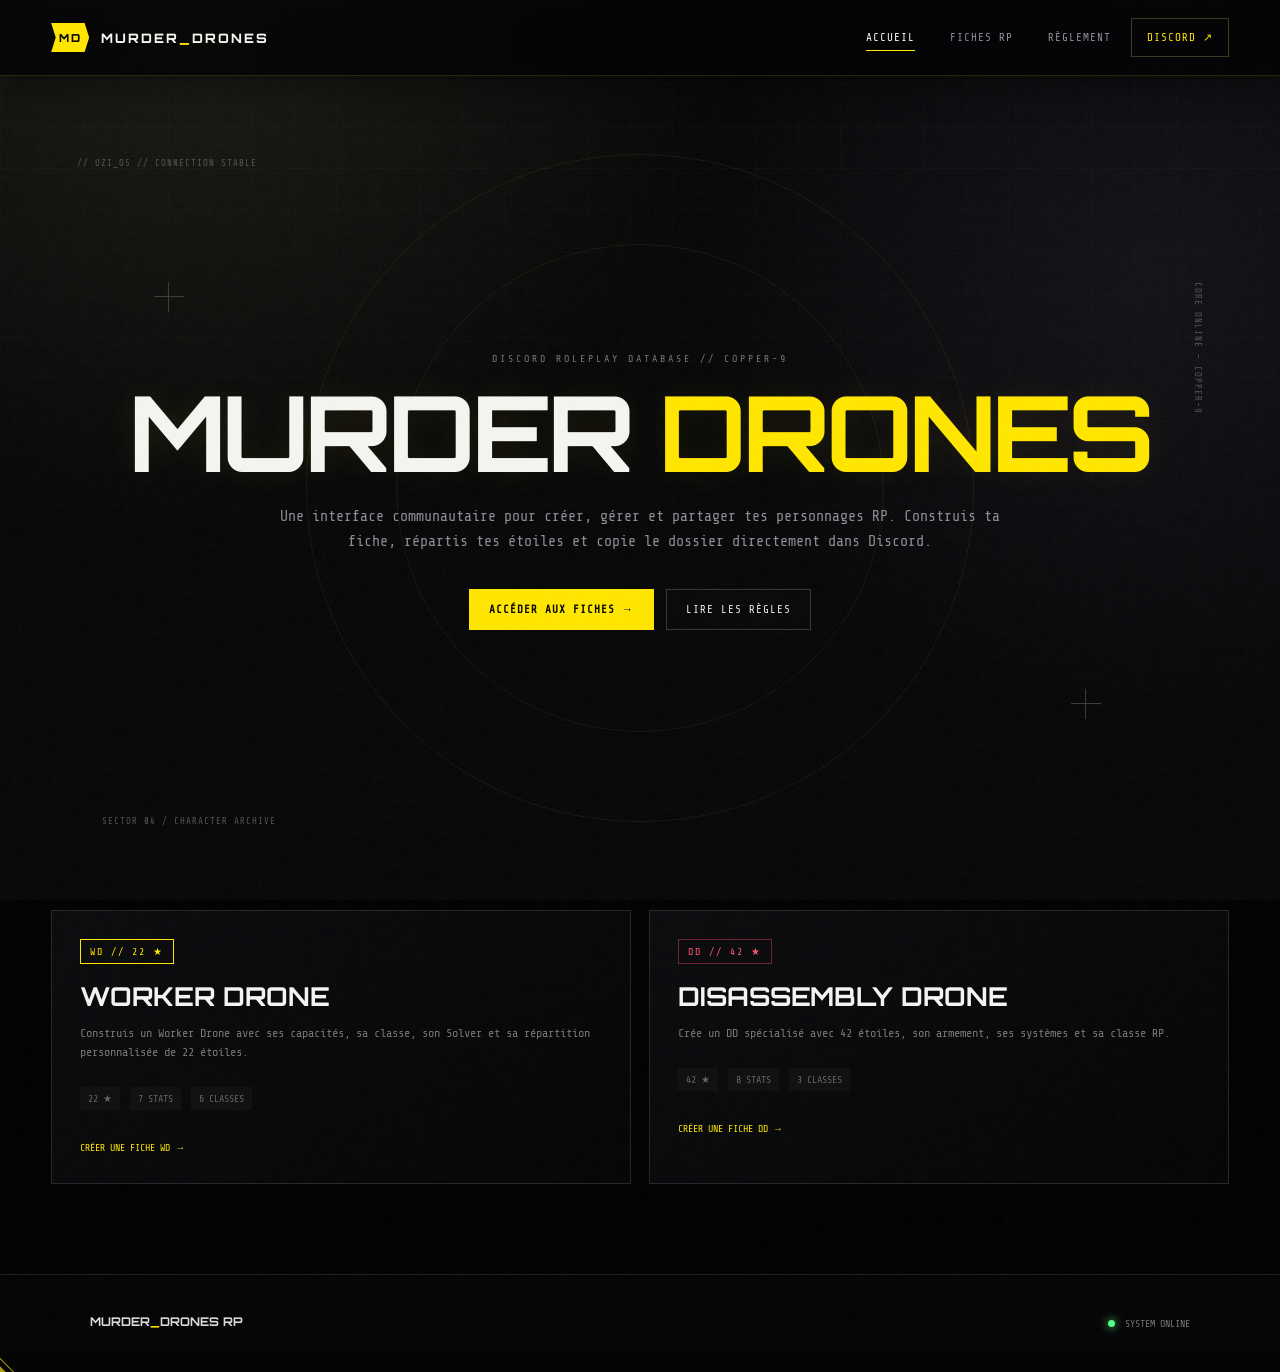
==== commit 6a7c89bf: "Update index.html" ====
--- a/index.html
+++ b/index.html
@@ -1,5 +1,5 @@
 <!doctype html><html lang="fr"><head><meta charset="utf-8"><meta name="viewport" content="width=device-width,initial-scale=1"><title>Murder Drones RP // Database</title><link rel="stylesheet" href="assets/style.css"></head><body><div class="static-noise"></div><div class="boot"><div class="boot-inner"><div class="boot-line"><span>MD_RP_SYSTEM</span><span>v2.0</span></div><div class="boot-line"><span>LOADING CHARACTER DATABASE</span><span>...</span></div><div class="boot-bar"><i></i></div><div class="boot-skip">CLICK TO SKIP INITIALIZATION</div></div></div><div class="scanlines"></div><div class="noise"></div>
-<header class="site-header"><a class="brand" href="index.html"><span class="brand-mark">MD</span><span>MURDER<span class="yellow">_</span>DRONES</span></a><button class="menu-toggle">☰</button><nav class="main-nav"><a class="active" href="index.html">ACCUEIL</a><a href="pages/fiches.html">FICHES RP</a><a href="pages/regles.html">RÈGLEMENT</a><a class="discord" href="#">DISCORD ↗</a></nav></header>
+<header class="site-header"><a class="brand" href="index.html"><span class="brand-mark">MD</span><span>MURDER<span class="yellow">_</span>DRONES</span></a><button class="menu-toggle">☰</button><nav class="main-nav"><a class="active" href="index.html">ACCUEIL</a><a href="pages/fiches.html">FICHES RP</a><a href="pages/regles.html">RÈGLEMENT</a><a class="discord" href="https://discord.gg/mdroleplay">DISCORD ↗</a></nav></header>
 <main><section class="hero"><div class="hero-hud"><span class="hud t">// UZI_OS // CONNECTION STABLE</span><span class="hud r">CORE ONLINE — COPPER-9</span><span class="hud b">SECTOR 04 / CHARACTER ARCHIVE</span><i class="cross c1"></i><i class="cross c2"></i></div><div class="hero-content"><span class="eyebrow">DISCORD ROLEPLAY DATABASE // COPPER-9</span><h1 class="glitch" data-text="MURDER DRONES">MURDER <span>DRONES</span></h1><p>Une interface communautaire pour créer, gérer et partager tes personnages RP. Construis ta fiche, répartis tes étoiles et copie le dossier directement dans Discord.</p><div class="hero-actions"><a class="btn btn-primary" href="pages/fiches.html">ACCÉDER AUX FICHES →</a><a class="btn" href="pages/regles.html">LIRE LES RÈGLES</a></div></div></section>
 <section class="page" style="padding-top:10px"><div class="cards two"><a class="card dossier glitch-hover" href="pages/fiche-wd.html" data-text="WORKER DRONE"><span class="type-tag wd">WD // 22 ★</span><h2>WORKER DRONE</h2><p>Construis un Worker Drone avec ses capacités, sa classe, son Solver et sa répartition personnalisée de 22 étoiles.</p><div class="mini-stats"><span>22 ★</span><span>7 STATS</span><span>6 CLASSES</span></div><span class="card-link">CRÉER UNE FICHE WD →</span></a><a class="card dossier glitch-hover" href="pages/fiche-dd.html"><span class="type-tag dd">DD // 42 ★</span><h2>DISASSEMBLY DRONE</h2><p>Crée un DD spécialisé avec 42 étoiles, son armement, ses systèmes et sa classe RP.</p><div class="mini-stats"><span>42 ★</span><span>8 STATS</span><span>3 CLASSES</span></div><span class="card-link">CRÉER UNE FICHE DD →</span></a></div></section></main>
-<footer class="site-footer"><div><b>MURDER<span class="yellow">_</span>DRONES RP</b><small>Fan project communautaire — non officiel</small></div><span class="status"><i></i> SYSTEM ONLINE</span></footer><script src="assets/app.js"></script></body></html>
+<footer class="site-footer"><div><b>MURDER<span class="yellow">_</span>DRONES RP</b><small></small></div><span class="status"><i></i> SYSTEM ONLINE</span></footer><script src="assets/app.js"></script></body></html>
--- a/assets/style.css
+++ b/assets/style.css
@@ -187,7 +187,7 @@
 .hero:after {
     width:38vw;
     height:38vw;
-    border-color:rgba(103,246,255,.07);
+    border-color:rgba(230,255,0,.07);
     animation-direction:reverse;
     animation-duration:19s
 }
